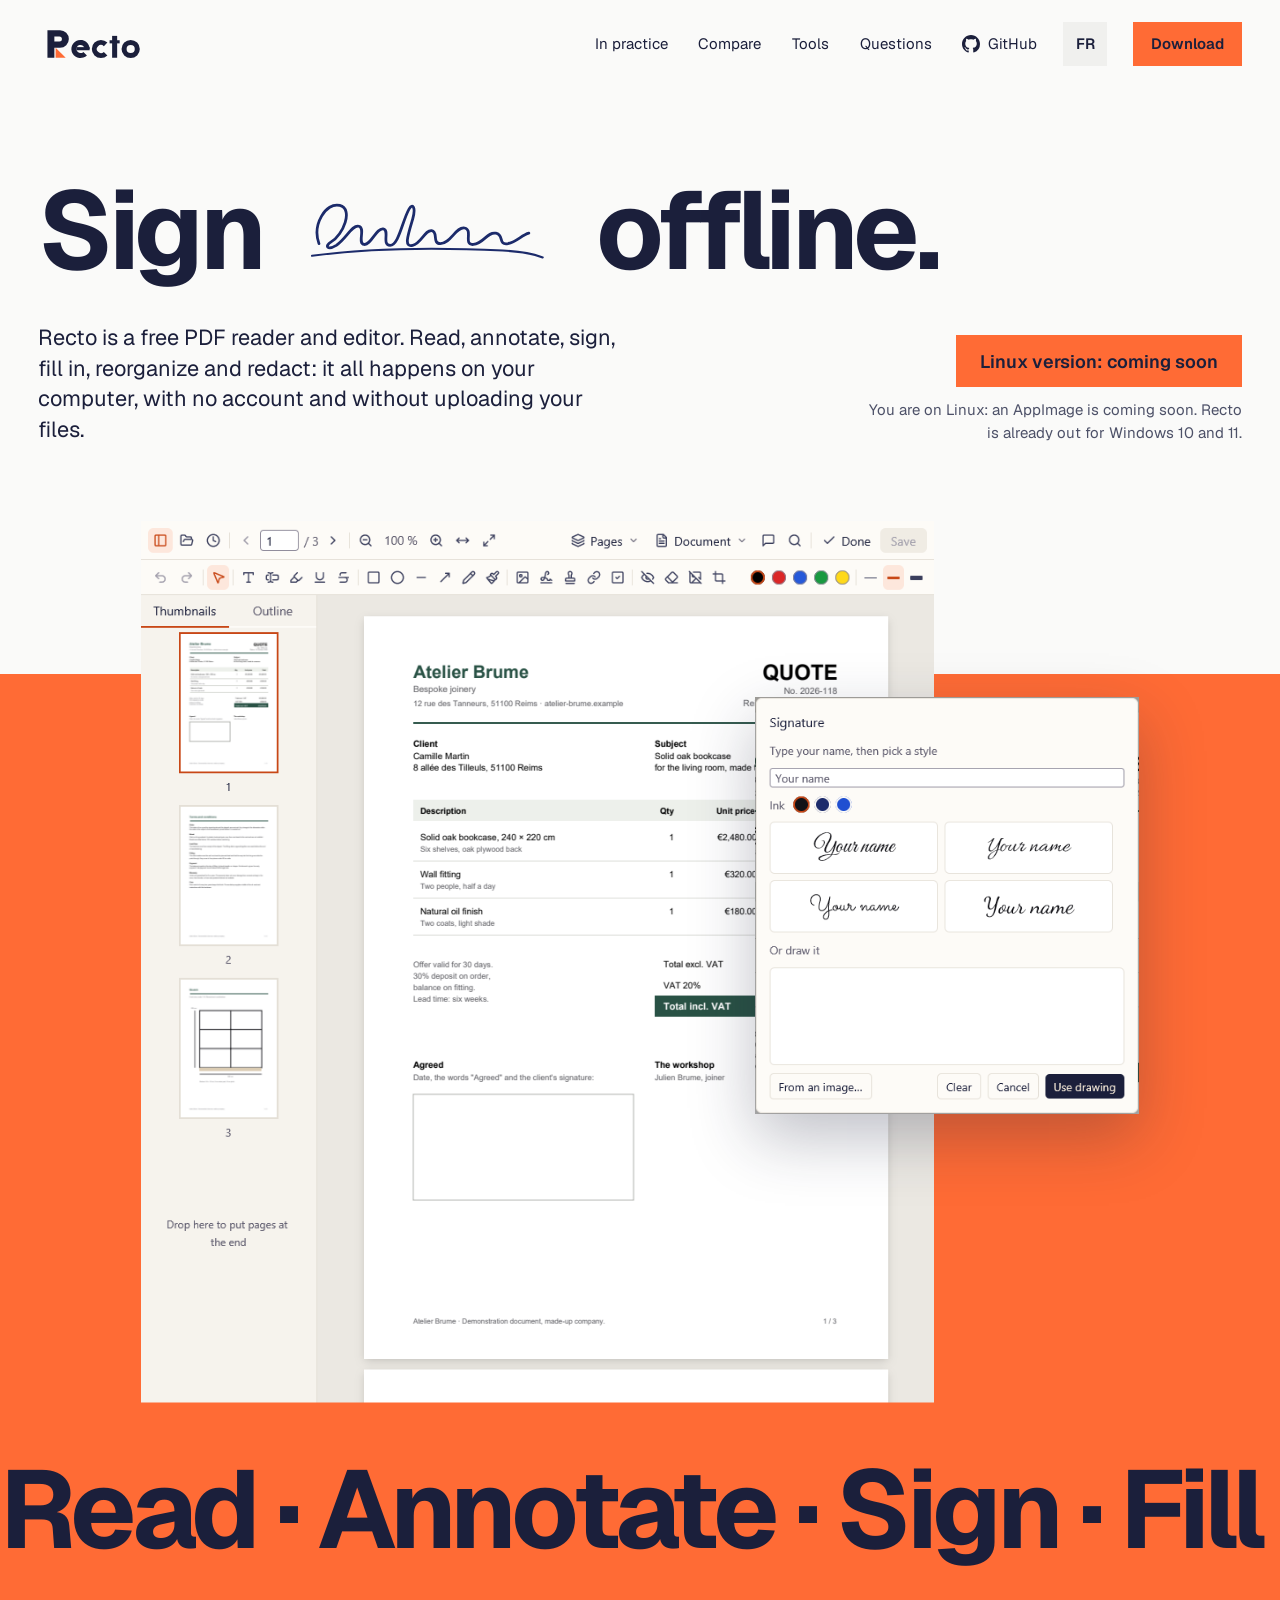
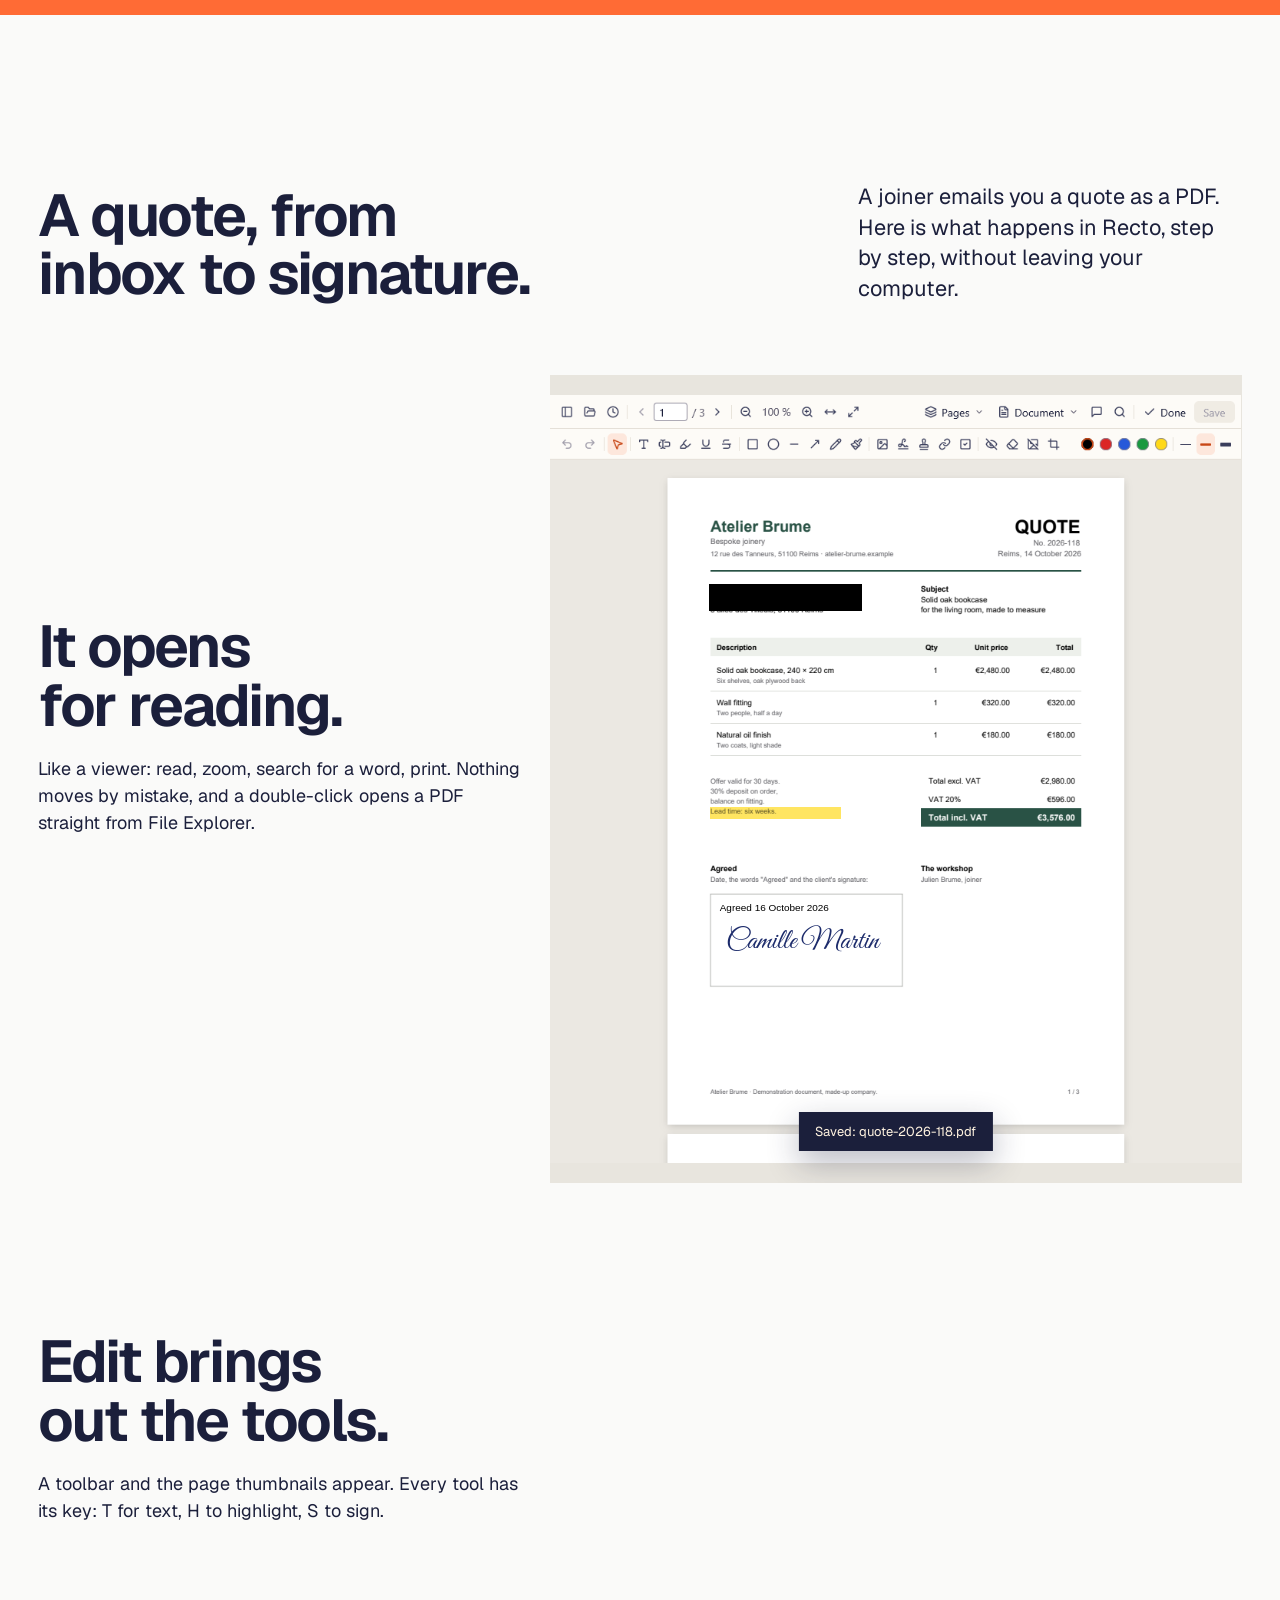
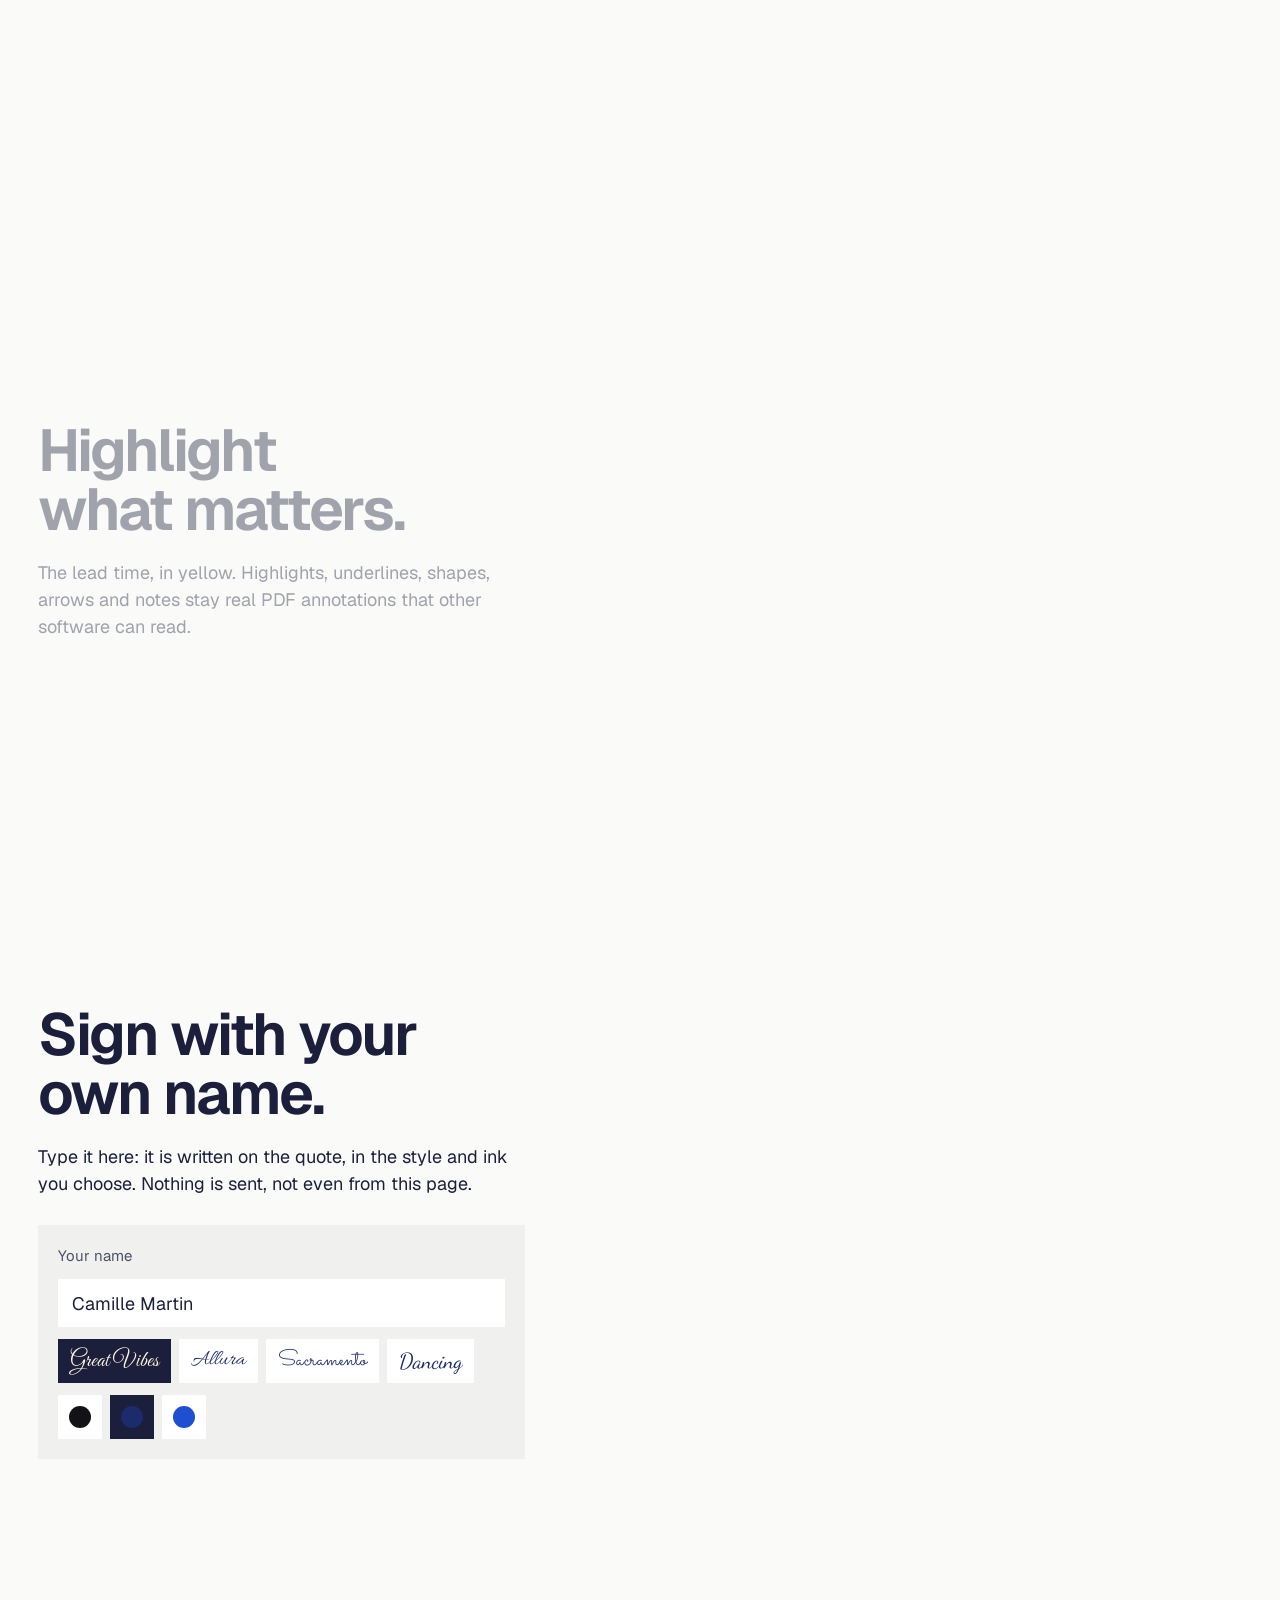
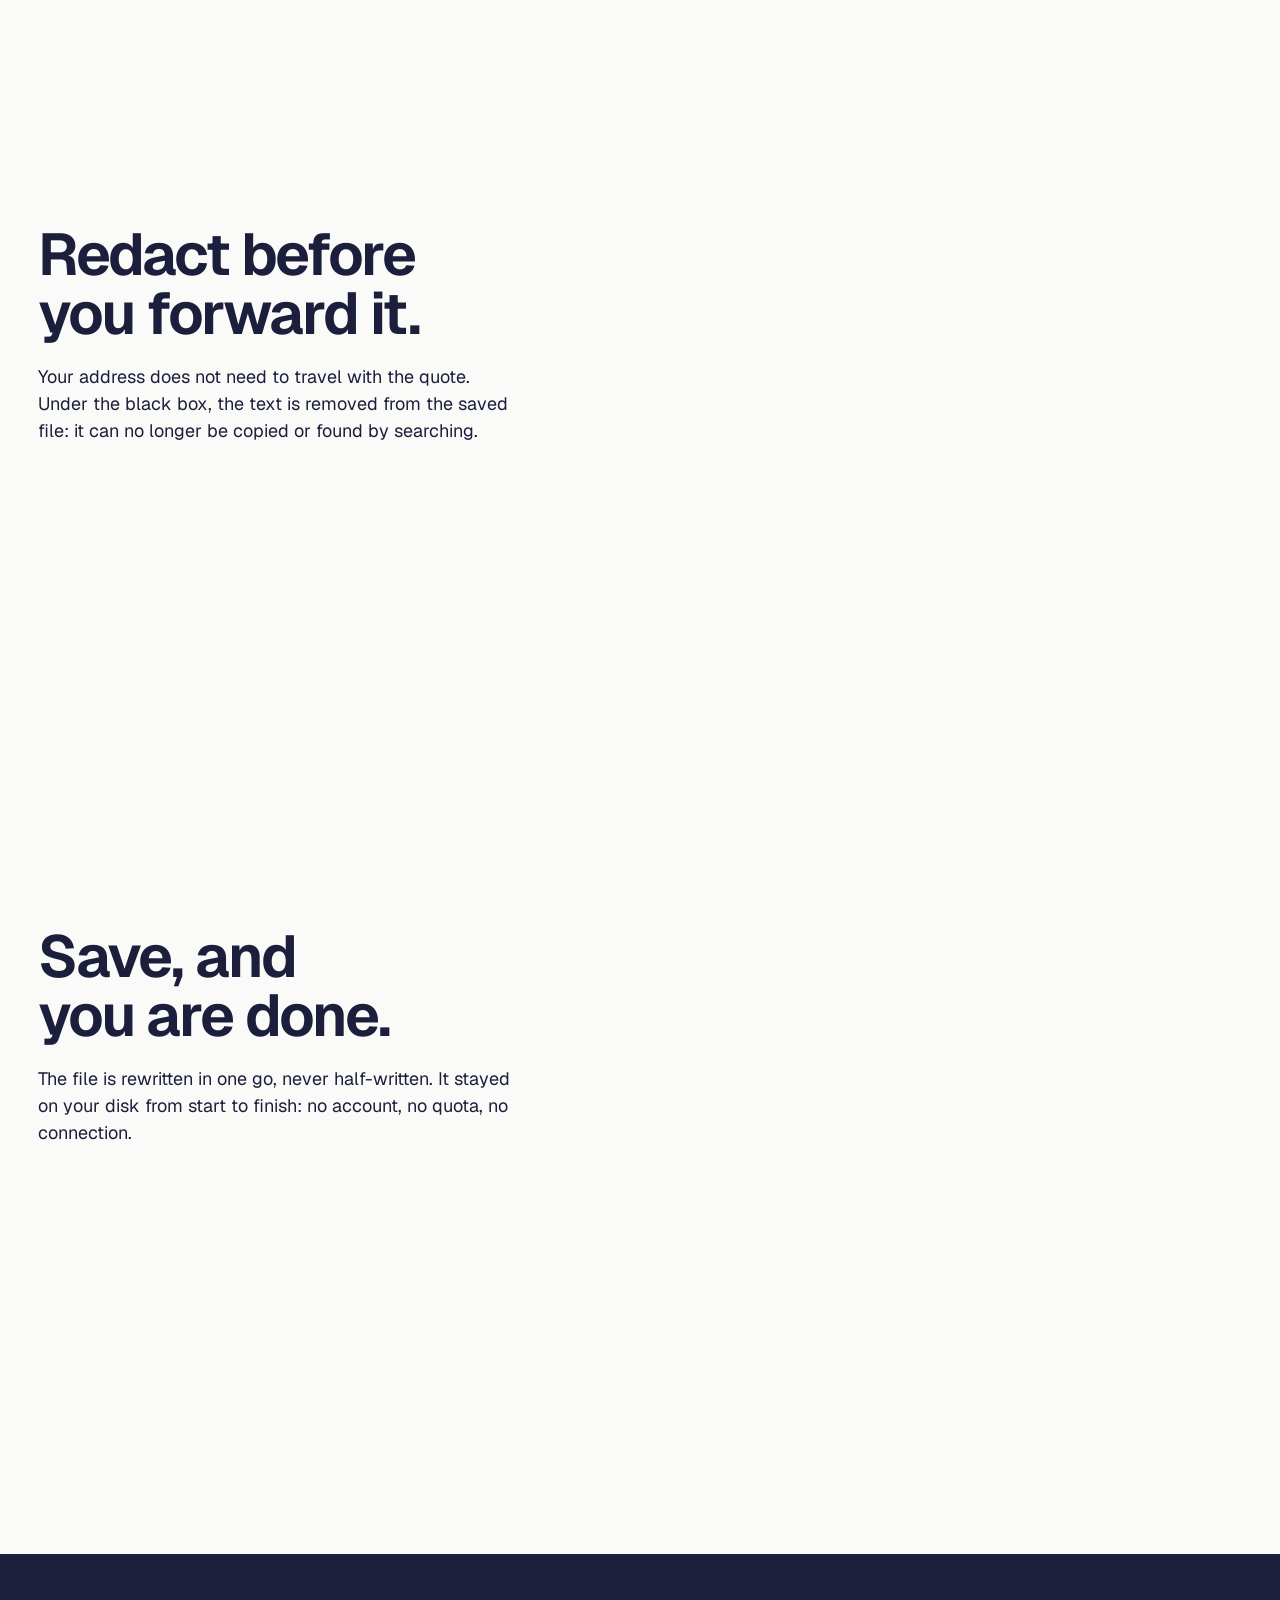
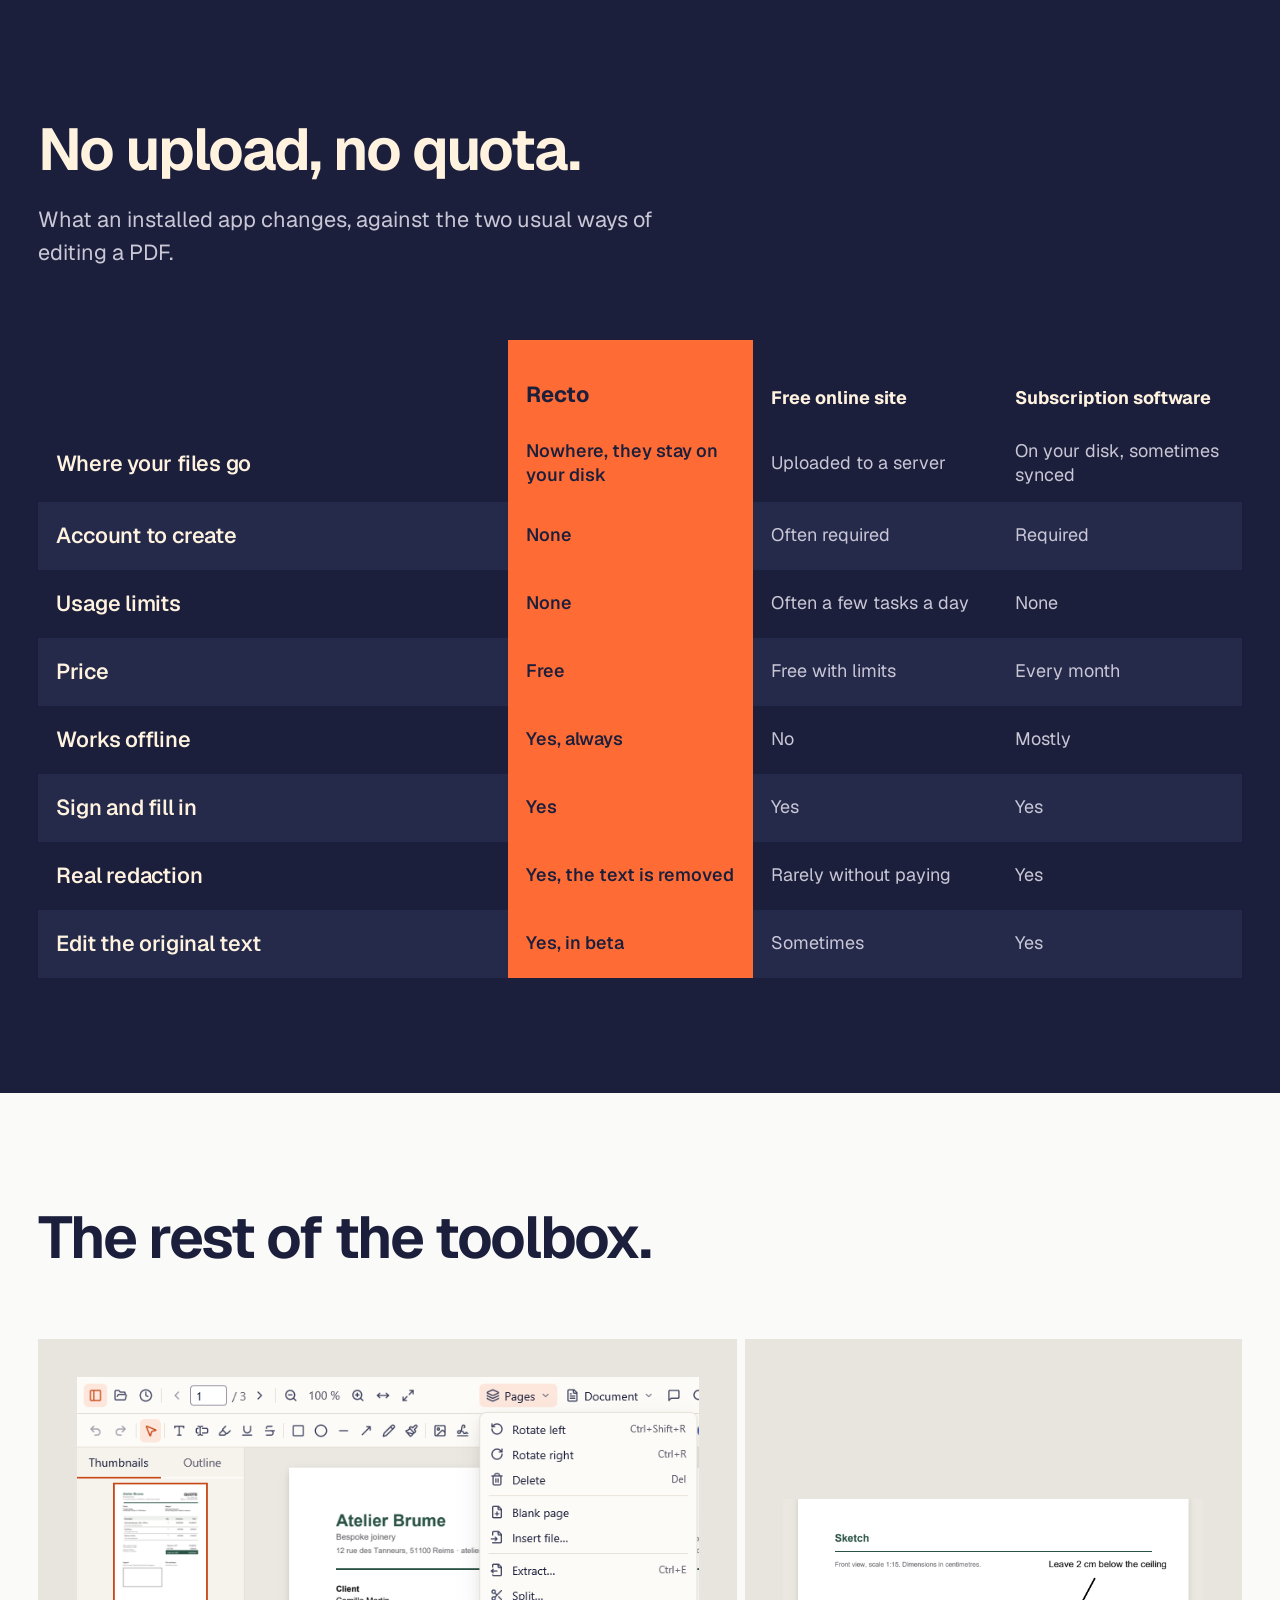
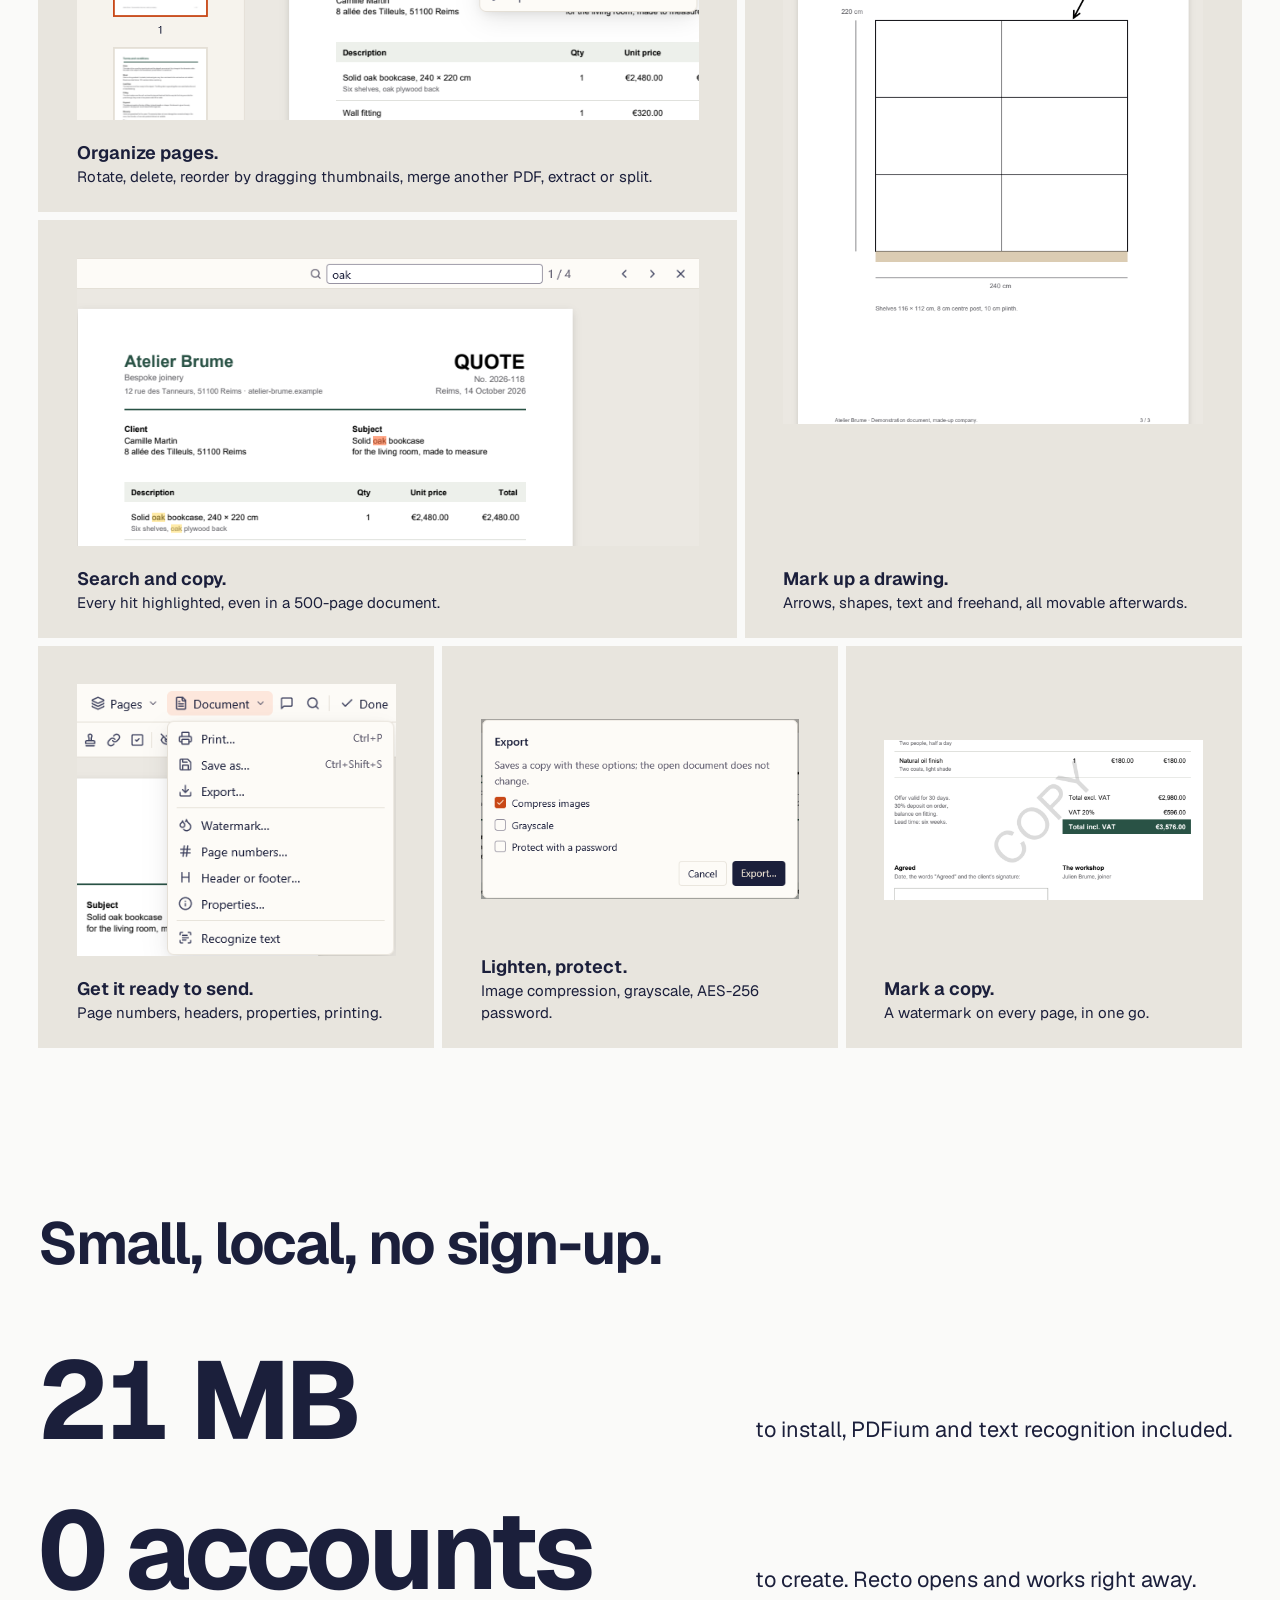
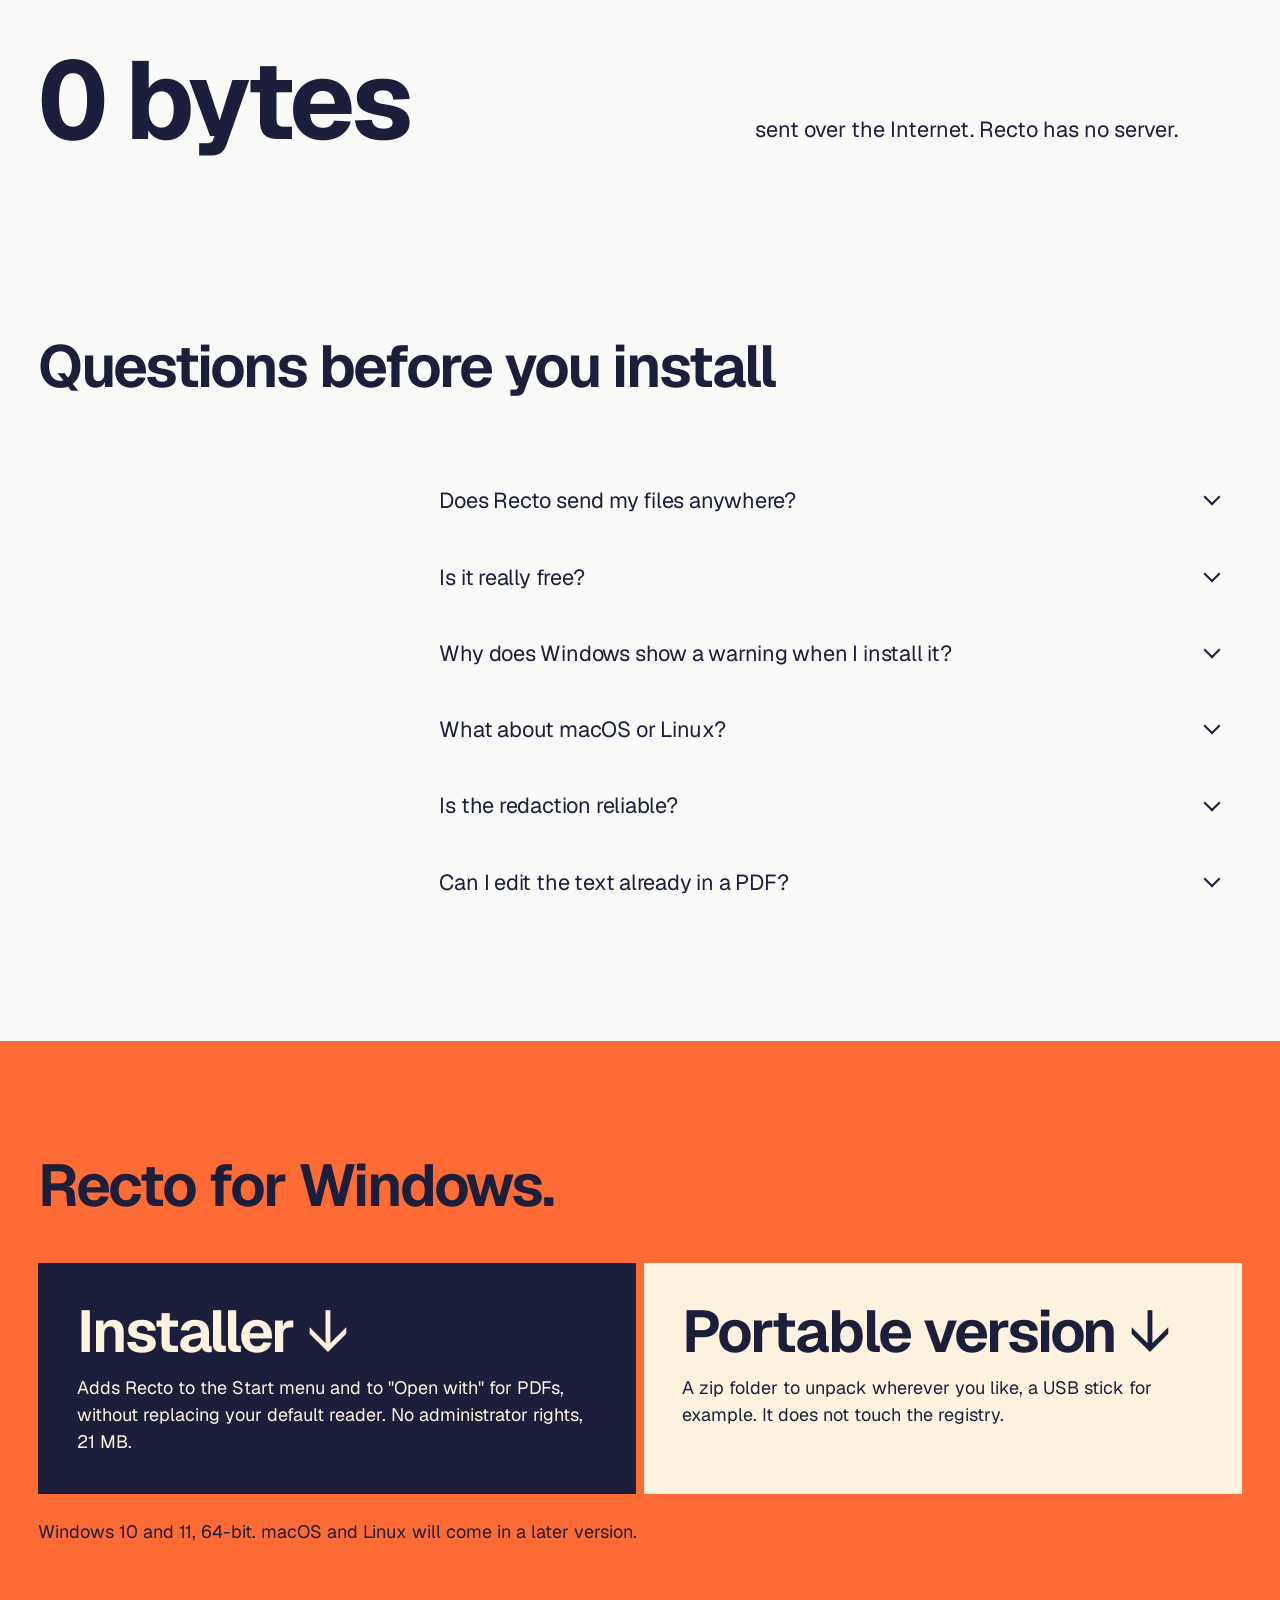
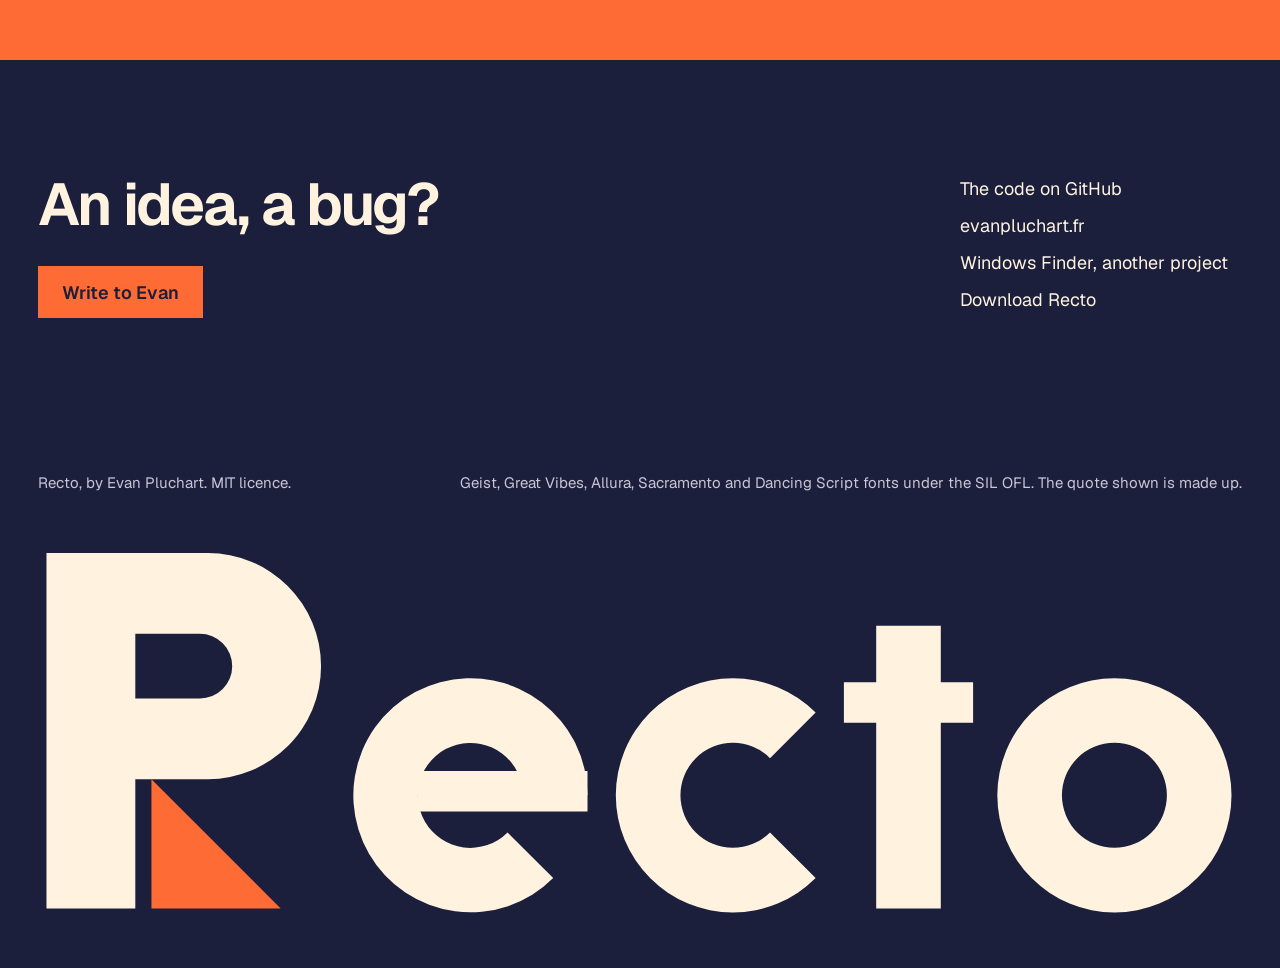
==== site/en/index.html @ a022200b "feat(site): English page, sticky header, GitHub link, drawn signature [skip ci] The landing page in " ====
<!doctype html>
<html lang="en">
<head>
<meta charset="utf-8">
<meta name="viewport" content="width=device-width, initial-scale=1, viewport-fit=cover">
<title>Recto — read, sign and edit your PDFs, offline</title>
<meta name="description" content="Recto is a free PDF reader and editor for Windows. Annotate, sign, fill in, reorganize and redact on your computer, with no account and without uploading your files.">
<meta name="author" content="Evan Pluchart">
<meta name="color-scheme" content="light">
<meta name="theme-color" content="#FAFAF9">
<link rel="canonical" href="https://evanpluchart.github.io/recto/en/">
<link rel="alternate" hreflang="fr" href="https://evanpluchart.github.io/recto/">
<link rel="alternate" hreflang="en" href="https://evanpluchart.github.io/recto/en/">
<link rel="alternate" hreflang="x-default" href="https://evanpluchart.github.io/recto/en/">
<meta property="og:type" content="website">
<meta property="og:locale" content="en_US">
<meta property="og:title" content="Recto — sign your PDFs offline">
<meta property="og:description" content="A free PDF reader and editor. Everything happens on your computer, with no account and no upload.">
<meta property="og:url" content="https://evanpluchart.github.io/recto/en/">
<meta property="og:image" content="https://evanpluchart.github.io/recto/assets/en/og.png">
<meta property="og:image:width" content="1200">
<meta property="og:image:height" content="630">
<meta name="twitter:card" content="summary_large_image">
<link rel="icon" href="../favicon.png" type="image/png">
<link rel="icon" href="../icon.svg" type="image/svg+xml">
<link rel="preload" href="../assets/fonts/geist.woff2" as="font" type="font/woff2" crossorigin>
<link rel="stylesheet" href="../assets/style.css">
<script>document.documentElement.classList.add("js")</script>
</head>
<body>
<a class="skip" href="#content">Skip to content</a>

<header class="nav-bar">
<div class="nav frame">
  <a class="nav-logo" href="./" aria-label="Recto, home">
    <img src="../logo.svg" alt="Recto" width="140" height="53">
  </a>
  <nav aria-label="Sections">
    <a href="#in-practice">In practice</a>
    <a href="#compare">Compare</a>
    <a href="#tools">Tools</a>
    <a href="#questions">Questions</a>
    <a class="nav-github" href="https://github.com/EvanPluchart/recto"><svg viewBox="0 0 16 16" width="18" height="18" aria-hidden="true" focusable="false"><path fill="currentColor" d="M8 0C3.58 0 0 3.58 0 8c0 3.54 2.29 6.53 5.47 7.59.4.07.55-.17.55-.38 0-.19-.01-.82-.01-1.49-2.01.37-2.53-.49-2.69-.94-.09-.23-.48-.94-.82-1.13-.28-.15-.68-.52-.01-.53.63-.01 1.08.58 1.23.82.72 1.21 1.87.87 2.33.66.07-.52.28-.87.51-1.07-1.78-.2-3.64-.89-3.64-3.95 0-.87.31-1.59.82-2.15-.08-.2-.36-1.02.08-2.12 0 0 .67-.21 2.2.82.64-.18 1.32-.27 2-.27.68 0 1.36.09 2 .27 1.53-1.04 2.2-.82 2.2-.82.44 1.1.16 1.92.08 2.12.51.56.82 1.27.82 2.15 0 3.07-1.87 3.75-3.65 3.95.29.25.54.73.54 1.48 0 1.07-.01 1.93-.01 2.2 0 .21.15.46.55.38A8.013 8.013 0 0016 8c0-4.42-3.58-8-8-8z"/></svg>GitHub</a>
  </nav>
  <a class="nav-lang" href="../" hreflang="fr" lang="fr" aria-label="Version française">FR</a>
  <a class="button button-small" href="#download">Download</a>
</div>
</header>

<main id="content">

  <section class="hero" aria-labelledby="title">
    <div class="frame">
      <h1 id="title" class="hero-line">
        <span class="hero-word rise">Sign</span>
        <span class="hero-slot"><svg class="hero-sig" viewBox="0 0 330 92" role="img" aria-label="your quote"><g fill="none" stroke="#1C2B6B" stroke-linecap="round" stroke-linejoin="round"><path pathLength="1" stroke-width="3.2" d="M38 62 C30 40 46 14 62 18 C78 22 66 52 52 60 C44 65 48 70 58 64 C70 56 76 40 84 42 C92 44 82 62 90 63 C98 64 104 44 112 45 C120 46 110 64 120 64 C130 64 134 36 142 22 C146 15 150 20 146 34 C140 54 136 66 146 64 C156 62 160 46 168 47 C176 48 168 62 178 62 C190 62 196 42 206 44 C216 46 204 64 216 63 C228 62 232 48 242 50 C252 52 244 64 256 62 C266 60 272 52 280 50"/><path pathLength="1" stroke-width="2.4" d="M30 76 C90 68 170 66 250 70 C270 71 286 74 296 78"/></g></svg></span>
        <span class="hero-word rise">offline.</span>
      </h1>
      <div class="hero-foot">
        <p class="hero-lead rise">Recto is a free PDF reader and editor. Read, annotate, sign, fill in, reorganize and redact: it all happens on your computer, with no account and without uploading your files.</p>
        <div class="hero-action rise">
          <a class="button" href="https://github.com/EvanPluchart/recto/releases/latest" data-mac="macOS version: coming soon" data-linux="Linux version: coming soon" data-href="#questions">Download for Windows</a>
          <p class="note" data-mac="You are on a Mac: the macOS version is coming soon. Recto is already out for Windows 10 and 11." data-linux="You are on Linux: an AppImage is coming soon. Recto is already out for Windows 10 and 11.">Windows 10 and 11 · 21&nbsp;MB · MIT licence</p>
        </div>
      </div>
    </div>
    <div class="hero-stage">
      <figure class="hero-window shutter" data-ui>
        <img src="../assets/en/app-edit.png" alt="Recto in edit mode: the toolbar, thumbnails of a three-page quote and its first page." width="900" height="1000">
      </figure>
      <figure class="hero-dialog" data-ui>
        <img src="../assets/en/tile-signature.png" alt="Recto's Signature window: a field for the name, three inks, four styles and an area to draw in." width="472" height="512">
      </figure>
      <div class="marquee" aria-hidden="true">
        <div class="marquee-track">
          <span>Read · Annotate · Sign · Fill in · Merge · Split · Rotate · Redact · Watermark · Compress · Protect · Recognize text ·&nbsp;</span>
          <span>Read · Annotate · Sign · Fill in · Merge · Split · Rotate · Redact · Watermark · Compress · Protect · Recognize text ·&nbsp;</span>
        </div>
      </div>
    </div>
  </section>

  <section id="in-practice" class="story" aria-labelledby="story-title">
    <div class="frame story-head">
      <h2 id="story-title" class="head rise">A quote, from inbox to signature.</h2>
      <p class="story-intro rise">A joiner emails you a quote as a PDF. Here is what happens in Recto, step by step, without leaving your computer.</p>
    </div>
    <div class="frame story-body">
      <div class="story-sticky">
        <div class="story-doc" data-ui>
          <img class="doc-read" src="../assets/en/app-read.png" alt="The quote open in Recto." width="900" height="1000" loading="lazy">
          <img class="doc-edit" src="../assets/en/app-editbase.png" alt="" width="900" height="1000" loading="lazy">
          <span class="ov ov-hl" aria-hidden="true"></span>
          <svg class="ov ov-ink" viewBox="0 0 900 1000" aria-hidden="true" focusable="false">
            <defs><clipPath id="write"><rect class="write" x="0" y="0" width="900" height="1000"/></clipPath></defs>
            <g clip-path="url(#write)">
              <text class="ov-mention" x="221" y="672">Agreed 16 October 2026</text>
              <text class="ov-sig" x="229" y="720">Camille Martin</text>
            </g>
          </svg>
          <span class="ov ov-redact" aria-hidden="true"></span>
          <span class="ov ov-toast" aria-hidden="true">Saved: quote-2026-118.pdf</span>
        </div>
      </div>
      <ol class="story-steps">
        <li class="step" data-step="0">
          <h3 class="step-title">It opens for reading.</h3>
          <p>Like a viewer: read, zoom, search for a word, print. Nothing moves by mistake, and a double-click opens a PDF straight from File Explorer.</p>
        </li>
        <li class="step" data-step="1">
          <h3 class="step-title">Edit brings out the tools.</h3>
          <p>A toolbar and the page thumbnails appear. Every tool has its key: T for text, H to highlight, S to sign.</p>
        </li>
        <li class="step" data-step="2">
          <h3 class="step-title">Highlight what matters.</h3>
          <p>The lead time, in yellow. Highlights, underlines, shapes, arrows and notes stay real PDF annotations that other software can read.</p>
        </li>
        <li class="step" data-step="3">
          <h3 class="step-title">Sign with your own name.</h3>
          <p>Type it here: it is written on the quote, in the style and ink you choose. Nothing is sent, not even from this page.</p>
          <div class="sign-panel" data-ui>
            <label for="sign-name">Your name</label>
            <input id="sign-name" type="text" value="Camille Martin" placeholder="Your name" maxlength="32" autocomplete="off" spellcheck="false">
            <div class="sign-row" role="radiogroup" aria-label="Style">
              <button type="button" role="radio" aria-checked="true" data-font="Great Vibes" style="font-family: 'Great Vibes', cursive">Great Vibes</button>
              <button type="button" role="radio" aria-checked="false" data-font="Allura" style="font-family: 'Allura', cursive">Allura</button>
              <button type="button" role="radio" aria-checked="false" data-font="Sacramento" style="font-family: 'Sacramento', cursive">Sacramento</button>
              <button type="button" role="radio" aria-checked="false" data-font="Dancing Script" style="font-family: 'Dancing Script', cursive">Dancing</button>
            </div>
            <div class="sign-row sign-inks" role="radiogroup" aria-label="Ink">
              <button type="button" role="radio" aria-checked="false" data-ink="#121217" style="--swatch: #121217"><span class="visually-hidden">Black</span></button>
              <button type="button" role="radio" aria-checked="true" data-ink="#1C2B6B" style="--swatch: #1C2B6B"><span class="visually-hidden">Navy</span></button>
              <button type="button" role="radio" aria-checked="false" data-ink="#1F4FD1" style="--swatch: #1F4FD1"><span class="visually-hidden">Blue</span></button>
            </div>
          </div>
        </li>
        <li class="step" data-step="4">
          <h3 class="step-title">Redact before you forward it.</h3>
          <p>Your address does not need to travel with the quote. Under the black box, the text is removed from the saved file: it can no longer be copied or found by searching.</p>
        </li>
        <li class="step" data-step="5">
          <h3 class="step-title">Save, and you are done.</h3>
          <p>The file is rewritten in one go, never half-written. It stayed on your disk from start to finish: no account, no quota, no connection.</p>
        </li>
      </ol>
    </div>
  </section>

  <section id="compare" class="compare" aria-labelledby="compare-title">
    <div class="frame">
      <h2 id="compare-title" class="head rise">No upload, no quota.</h2>
      <p class="compare-intro rise">What an installed app changes, against the two usual ways of editing a PDF.</p>
      <div class="compare-table rise" role="table" aria-label="Recto compared with other ways of editing a PDF">
        <div class="compare-row compare-top" role="row">
          <span role="columnheader"><span class="visually-hidden">Question</span></span>
          <span role="columnheader" class="is-recto">Recto</span>
          <span role="columnheader">Free online site</span>
          <span role="columnheader">Subscription software</span>
        </div>
        <div class="compare-row" role="row">
          <span role="rowheader">Where your files go</span>
          <span role="cell" class="is-recto" data-col="Recto">Nowhere, they stay on your disk</span>
          <span role="cell" data-col="Online site">Uploaded to a server</span>
          <span role="cell" data-col="Subscription">On your disk, sometimes synced</span>
        </div>
        <div class="compare-row" role="row">
          <span role="rowheader">Account to create</span>
          <span role="cell" class="is-recto" data-col="Recto">None</span>
          <span role="cell" data-col="Online site">Often required</span>
          <span role="cell" data-col="Subscription">Required</span>
        </div>
        <div class="compare-row" role="row">
          <span role="rowheader">Usage limits</span>
          <span role="cell" class="is-recto" data-col="Recto">None</span>
          <span role="cell" data-col="Online site">Often a few tasks a day</span>
          <span role="cell" data-col="Subscription">None</span>
        </div>
        <div class="compare-row" role="row">
          <span role="rowheader">Price</span>
          <span role="cell" class="is-recto" data-col="Recto">Free</span>
          <span role="cell" data-col="Online site">Free with limits</span>
          <span role="cell" data-col="Subscription">Every month</span>
        </div>
        <div class="compare-row" role="row">
          <span role="rowheader">Works offline</span>
          <span role="cell" class="is-recto" data-col="Recto">Yes, always</span>
          <span role="cell" data-col="Online site">No</span>
          <span role="cell" data-col="Subscription">Mostly</span>
        </div>
        <div class="compare-row" role="row">
          <span role="rowheader">Sign and fill in</span>
          <span role="cell" class="is-recto" data-col="Recto">Yes</span>
          <span role="cell" data-col="Online site">Yes</span>
          <span role="cell" data-col="Subscription">Yes</span>
        </div>
        <div class="compare-row" role="row">
          <span role="rowheader">Real redaction</span>
          <span role="cell" class="is-recto" data-col="Recto">Yes, the text is removed</span>
          <span role="cell" data-col="Online site">Rarely without paying</span>
          <span role="cell" data-col="Subscription">Yes</span>
        </div>
        <div class="compare-row" role="row">
          <span role="rowheader">Edit the original text</span>
          <span role="cell" class="is-recto" data-col="Recto">Yes, in beta</span>
          <span role="cell" data-col="Online site">Sometimes</span>
          <span role="cell" data-col="Subscription">Yes</span>
        </div>
      </div>
    </div>
  </section>

  <section id="tools" class="board frame" aria-labelledby="board-title">
    <h2 id="board-title" class="head rise">The rest of the toolbox.</h2>
    <div class="board-grid">
      <figure class="tile tile-pages rise" data-ui>
        <div class="tile-shot"><img src="../assets/en/tile-pages.png" alt="The Pages menu next to the thumbnails: rotate, delete, blank page, insert file, extract, split." width="742" height="409" loading="lazy"></div>
        <figcaption><strong>Organize pages.</strong> Rotate, delete, reorder by dragging thumbnails, merge another PDF, extract or split.</figcaption>
      </figure>
      <figure class="tile tile-find rise" data-ui>
        <div class="tile-shot"><img src="../assets/en/tile-find.png" alt="A search for the word oak: four results highlighted on the page." width="748" height="346" loading="lazy"></div>
        <figcaption><strong>Search and copy.</strong> Every hit highlighted, even in a 500-page document.</figcaption>
      </figure>
      <figure class="tile tile-document rise" data-ui>
        <div class="tile-shot"><img src="../assets/en/tile-document.png" alt="The Document menu: print, save as, export, watermark, page numbers, header or footer, properties, recognize text." width="365" height="311" loading="lazy"></div>
        <figcaption><strong>Get it ready to send.</strong> Page numbers, headers, properties, printing.</figcaption>
      </figure>
      <figure class="tile tile-export rise" data-ui>
        <div class="tile-shot"><img src="../assets/en/tile-export.png" alt="The Export window: compress images, grayscale, protect with a password." width="444" height="250" loading="lazy"></div>
        <figcaption><strong>Lighten, protect.</strong> Image compression, grayscale, AES-256 password.</figcaption>
      </figure>
      <figure class="tile tile-watermark rise" data-ui>
        <div class="tile-shot"><img src="../assets/en/tile-watermark.png" alt="The quote with a diagonal COPY watermark." width="520" height="260" loading="lazy"></div>
        <figcaption><strong>Mark a copy.</strong> A watermark on every page, in one go.</figcaption>
      </figure>
      <figure class="tile tile-sketch rise" data-ui>
        <div class="tile-shot"><img src="../assets/en/app-sketch.png" alt="The sketch page, annotated with an arrow and the note Leave 2 cm below the ceiling." width="640" height="800" loading="lazy"></div>
        <figcaption><strong>Mark up a drawing.</strong> Arrows, shapes, text and freehand, all movable afterwards.</figcaption>
      </figure>
    </div>
  </section>

  <section class="figures frame" aria-labelledby="figures-title">
    <h2 id="figures-title" class="head rise">Small, local, no sign-up.</h2>
    <dl class="figures-list">
      <div class="figure rise"><dt><span class="count" data-to="21">21</span>&nbsp;MB</dt><dd>to install, PDFium and text recognition included.</dd></div>
      <div class="figure rise"><dt><span class="count" data-to="0">0</span>&nbsp;accounts</dt><dd>to create. Recto opens and works right away.</dd></div>
      <div class="figure rise"><dt><span class="count" data-to="0">0</span>&nbsp;bytes</dt><dd>sent over the Internet. Recto has no server.</dd></div>
    </dl>
  </section>

  <section id="questions" class="faq frame" aria-labelledby="faq-title">
    <h2 id="faq-title" class="head rise">Questions before you install</h2>
    <div class="faq-list rise">
      <details>
        <summary>Does Recto send my files anywhere?</summary>
        <p>No. Recto has no account and no server: it reads your files from your disk and saves them in the same place, with an atomic write that never leaves a PDF half-written. It works offline.</p>
      </details>
      <details>
        <summary>Is it really free?</summary>
        <p>Yes, under the MIT licence, with no ads, no paid tier and no limit on pages or tasks.</p>
      </details>
      <details>
        <summary>Why does Windows show a warning when I install it?</summary>
        <p>The installer is not yet signed with a code-signing certificate, so SmartScreen flags it as uncommon. Click "More info", then "Run anyway". It installs for your account only, without administrator rights, and uninstalls cleanly.</p>
      </details>
      <details>
        <summary>What about macOS or Linux?</summary>
        <p>Recto is written for all three systems, and the packages (a macOS app and an AppImage) are ready to be built, but they have not been tested yet. They will come in a later version.</p>
      </details>
      <details>
        <summary>Is the redaction reliable?</summary>
        <p>Text, images and drawings under a black box are removed from the file, not just hidden. Two limits: a path that sticks out of the box stays under it, and the document's accessibility structure is removed. Always check the exported file.</p>
      </details>
      <details>
        <summary>Can I edit the text already in a PDF?</summary>
        <p>Yes, in beta. Recto rewrites the line with the original font when it has the letters needed, otherwise with a close font from your system. Text does not reflow: a longer line can overlap what follows. Text recognition (OCR) only reads unaccented letters for now.</p>
      </details>
    </div>
  </section>

  <section id="download" class="cta" aria-labelledby="cta-title">
    <div class="frame">
      <h2 id="cta-title" class="head cta-title rise">Recto for Windows.</h2>
      <div class="cta-choices rise">
        <a class="cta-choice cta-choice-main" href="https://github.com/EvanPluchart/recto/releases/latest">
          <span class="cta-choice-name">Installer</span>
          <span class="cta-choice-text">Adds Recto to the Start menu and to "Open with" for PDFs, without replacing your default reader. No administrator rights, 21&nbsp;MB.</span>
        </a>
        <a class="cta-choice" href="https://github.com/EvanPluchart/recto/releases/latest">
          <span class="cta-choice-name">Portable version</span>
          <span class="cta-choice-text">A zip folder to unpack wherever you like, a USB stick for example. It does not touch the registry.</span>
        </a>
      </div>
      <p class="cta-note rise">Windows 10 and 11, 64-bit. macOS and Linux will come in a later version.</p>
    </div>
  </section>

</main>

<footer class="footer">
  <div class="footer-top frame">
    <div class="footer-invite">
      <h2 class="head">An idea, a bug?</h2>
      <a class="button" href="https://evanpluchart.fr">Write to Evan</a>
    </div>
    <ul class="footer-links">
      <li><a href="https://github.com/EvanPluchart/recto">The code on GitHub</a></li>
      <li><a href="https://evanpluchart.fr">evanpluchart.fr</a></li>
      <li><a href="https://evanpluchart.github.io/windows-finder/">Windows Finder, another project</a></li>
      <li><a href="#download">Download Recto</a></li>
    </ul>
  </div>
  <div class="footer-legal frame">
    <p>Recto, by Evan Pluchart. MIT licence.</p>
    <p>Geist, Great Vibes, Allura, Sacramento and Dancing Script fonts under the SIL OFL. The quote shown is made up.</p>
  </div>
  <svg class="footer-mark frame" viewBox="56 36 596 184" aria-hidden="true" focusable="false"><g fill="#FFF3E0"><path fill-rule="evenodd" d="M60 40H104V216H60Z M104 40H140A56 56 0 0 1 140 152H104Z M104 80H136A16 16 0 0 1 136 112H104Z"/></g><g fill="#FF6B35"><path d="M112 152L176 216H112Z"/></g><g fill="#FFF3E0" transform="translate(124 0)"><path d="M204 160A58 58 0 1 0 187 201L164.4 178.4A26 26 0 1 1 172 160Z"/><path d="M120 148H204V168H120Z"/><path d="M317 119A58 58 0 1 0 317 201L294.4 178.4A26 26 0 1 1 294.4 141.6Z"/><path d="M331 104H395V124H331Z"/><path d="M347 76H379V216H347Z"/><path fill-rule="evenodd" d="M407 160A58 58 0 1 0 523 160A58 58 0 1 0 407 160Z M439 160A26 26 0 1 0 491 160A26 26 0 1 0 439 160Z"/></g></svg>
</footer>

<script src="../assets/main.js" defer></script>
</body>
</html>
---- site/assets/style.css ----
/* Recto landing page. Tokens and rules: site/DESIGN.md. Light only. */

@font-face { font-family: "Geist"; font-style: normal; font-weight: 400 700; font-display: swap; src: url(fonts/geist.woff2) format("woff2"); }
@font-face { font-family: "Great Vibes"; font-display: swap; src: url(fonts/great-vibes.woff2) format("woff2"); }
@font-face { font-family: "Allura"; font-display: swap; src: url(fonts/allura.woff2) format("woff2"); }
@font-face { font-family: "Sacramento"; font-display: swap; src: url(fonts/sacramento.woff2) format("woff2"); }
@font-face { font-family: "Dancing Script"; font-weight: 400 700; font-display: swap; src: url(fonts/dancing-script.woff2) format("woff2"); }

:root {
  color-scheme: light;
  --bg: #FAFAF9;
  --surface: #F0F0EE;
  --canvas: #E8E5DE; /* the app's own canvas: the screenshots carry it */
  --ink: #1B1F3B;
  --ink-2: #252A4A;  /* one tone step on Ink */
  --muted: #4D5168;
  --paper: #FFF3E0;
  --paper-muted: #C9C6D6;
  --fold: #FF6B35;
  --sig: #1C2B6B;

  --t-display: clamp(48px, 8.6vw, 144px);
  --t-head: clamp(34px, 4.6vw, 72px);
  --t-lead: clamp(20px, 1.7vw, 26px);
  --t-body: 18px;
  --t-small: 15px;

  --margin: clamp(16px, 3vw, 40px);
  --gap: clamp(16px, 2vw, 28px);
  --section: clamp(112px, 13vw, 200px);
  --ease-out: cubic-bezier(0.22, 1, 0.36, 1);
}

*, *::before, *::after { box-sizing: border-box; }
html { -webkit-text-size-adjust: 100%; scroll-behavior: smooth; }
body {
  margin: 0;
  background: var(--bg);
  color: var(--ink);
  font: 400 var(--t-body)/1.5 "Geist", "Segoe UI", system-ui, sans-serif;
  -webkit-font-smoothing: antialiased;
  text-rendering: optimizeLegibility;
  overflow-x: hidden;
}
img { display: block; max-width: 100%; height: auto; }
a { color: inherit; text-decoration-thickness: 0.07em; text-underline-offset: 0.2em; }
h1, h2, h3, p, dl, dd, dt, ol, ul, figure { margin: 0; }
ul, ol { padding: 0; list-style: none; }
button, input, select { font: inherit; color: inherit; }
::selection { background: var(--fold); color: var(--ink); }
:focus-visible { outline: 3px solid var(--ink); outline-offset: 3px; }
[id] { scroll-margin-top: 88px; }

.frame { width: 100%; max-width: 1520px; margin-inline: auto; padding-inline: var(--margin); }
.visually-hidden { position: absolute; width: 1px; height: 1px; overflow: hidden; clip: rect(0 0 0 0); white-space: nowrap; }
.skip { position: absolute; left: var(--margin); top: -60px; background: var(--ink); color: var(--paper); padding: 10px 14px; z-index: 10; }
.skip:focus { top: 12px; }
.note { font-size: var(--t-small); color: var(--muted); }
.head { font-size: var(--t-head); font-weight: 650; letter-spacing: -0.035em; line-height: 1; text-wrap: balance; }

.button {
  display: inline-flex; align-items: center; justify-content: center;
  min-height: 52px; padding: 0 24px;
  background: var(--fold); color: var(--ink);
  font-weight: 600; text-decoration: none; border: 0; border-radius: 0; cursor: pointer;
  transition: transform 120ms var(--ease-out), background-color 160ms ease, color 160ms ease;
  touch-action: manipulation;
}
.button:active { transform: scale(0.97); }
.button-small { min-height: 44px; padding: 0 18px; font-size: var(--t-small); }
@media (hover: hover) and (pointer: fine) {
  .button:hover { background: var(--ink); color: var(--paper); }
  .nav nav a:hover, .footer-links a:hover { text-decoration-color: currentColor; }
}

/* Navigation: sticky; it slides away while reading down and comes back on the way up. */
.nav-bar { position: sticky; top: 0; z-index: 20; background: var(--bg); transition: transform 320ms var(--ease-out); }
.nav-bar.is-hidden { transform: translateY(-100%); }
.nav-bar.is-scrolled .nav { padding-block: 12px; }
.nav-bar.is-scrolled .nav-logo img { height: 32px; }
.nav-logo img { transition: height 240ms var(--ease-out); }
.nav { transition: padding 240ms var(--ease-out); }
.nav { display: flex; align-items: center; gap: var(--gap); padding-block: 22px; }
.nav-logo img { height: 40px; width: auto; }
.nav nav { display: flex; gap: clamp(16px, 2.4vw, 36px); margin-left: auto; font-size: var(--t-small); }
.nav nav a { text-decoration: underline; text-decoration-color: transparent; transition: text-decoration-color 160ms ease; }
.nav-github { display: inline-flex; align-items: center; gap: 8px; }
.nav-lang { font-size: var(--t-small); font-weight: 600; min-width: 44px; min-height: 44px; display: inline-grid; place-items: center; text-decoration: none; background: var(--surface); }
@media (hover: hover) and (pointer: fine) { .nav-lang:hover { background: var(--canvas); } }

/* Hero: the sentence with the signature in its word space, then the app on a field of Fold */
.hero { padding-top: clamp(48px, 7vw, 112px); }
.hero-line {
  display: flex; flex-wrap: wrap; align-items: baseline; column-gap: 0.22em;
  font-size: var(--t-display); font-weight: 700; letter-spacing: -0.045em; line-height: 0.95;
}
.hero-word { display: inline-block; }
.hero-slot {
  display: inline-block; width: 2.6em; height: 0.74em; align-self: baseline;
  overflow: hidden; position: relative; top: 0.02em;
}
.hero-sig { display: block; width: 100%; height: 100%; }
.hero-foot {
  display: grid; grid-template-columns: repeat(12, minmax(0, 1fr)); column-gap: var(--gap);
  margin-top: 40px; align-items: end;
}
.hero-lead { grid-column: 1 / span 6; font-size: var(--t-lead); line-height: 1.4; max-width: 34em; }
.hero-action { grid-column: 9 / span 4; justify-self: end; text-align: right; }
.hero-action .note { margin-top: 12px; }

.hero-stage {
  position: relative; margin-top: clamp(48px, 6vw, 88px);
  display: grid; grid-template-columns: repeat(12, minmax(0, 1fr)); column-gap: var(--gap);
  padding-inline: var(--margin);
  overflow: hidden;
}
/* The field of Fold starts under the top of the window. */
.hero-stage::before { content: ""; position: absolute; inset: clamp(80px, 12vw, 200px) 0 0 0; background: var(--fold); }
.hero-window { grid-column: 2 / span 8; grid-row: 1; z-index: 1; overflow: hidden; }
.hero-window img { width: 100%; }
.hero-dialog { grid-column: 8 / span 4; grid-row: 1; align-self: start; z-index: 2; margin-top: 46%; box-shadow: 0 24px 60px rgba(27, 31, 59, 0.28); } /* taste-skill-ignore: a real dialog, floating */
.marquee { position: relative; z-index: 1; grid-column: 1 / -1; grid-row: 2; margin-inline: calc(var(--margin) * -1); overflow: hidden; padding-block: clamp(28px, 4vw, 56px); }
.marquee-track { display: flex; width: max-content; font-size: var(--t-display); font-weight: 700; letter-spacing: -0.045em; line-height: 1; white-space: nowrap; }

/* The story: the quote stays while the steps pass */
.story { padding-top: var(--section); }
.story-head { display: grid; grid-template-columns: repeat(12, minmax(0, 1fr)); column-gap: var(--gap); align-items: end; }
.story-head .head { grid-column: 1 / span 7; }
.story-intro { grid-column: 9 / span 4; font-size: var(--t-lead); line-height: 1.4; }
.story-body { display: grid; grid-template-columns: repeat(12, minmax(0, 1fr)); column-gap: var(--gap); margin-top: 72px; }
.story-steps { grid-column: 1 / span 5; grid-row: 1; }
.story-sticky { grid-column: 6 / span 7; grid-row: 1; position: sticky; top: 76px; height: calc(100svh - 92px); display: flex; align-items: center; justify-content: center; background: var(--canvas); }
.story-doc { position: relative; height: 100%; aspect-ratio: 9 / 10; max-width: 100%; container-type: inline-size; overflow: hidden; }
.story-doc img { position: absolute; inset: 0; width: 100%; height: 100%; object-fit: contain; }
.step { min-height: 78svh; display: flex; flex-direction: column; justify-content: center; gap: 20px; }
.step-title { font-size: var(--t-head); font-weight: 650; letter-spacing: -0.035em; line-height: 1; text-wrap: balance; }
.step p { max-width: 30em; }
.js .step { opacity: 0.4; transition: opacity 400ms ease; }
.js .step.is-current { opacity: 1; }

/* Overlays, in the screenshot's own coordinates (900 × 1000 px) */
.ov { position: absolute; display: block; }
.ov-hl { left: 23.2%; top: 53.5%; width: 18.9%; height: 1.5%; background: rgba(255, 213, 0, 0.62); mix-blend-mode: multiply; transform-origin: left center; }
.ov-ink { inset: 0; width: 100%; height: 100%; }
.ov-mention { font: 400 13px Arial, "Helvetica Neue", Helvetica, sans-serif; fill: #000; }
.ov-sig { font: 400 38px "Great Vibes", cursive; fill: var(--sig); }
.ov-redact { left: 23%; top: 25.9%; width: 22.2%; height: 3.3%; background: #000; transform-origin: left center; }
.ov-toast { left: 50%; bottom: 4%; translate: -50% 0; padding: 1.4cqw 2.4cqw; background: var(--ink); color: var(--paper); font-size: max(13px, 1.8cqw); white-space: nowrap; box-shadow: 0 12px 32px rgba(27, 31, 59, 0.3); } /* taste-skill-ignore: a real toast, floating */
.js .story-doc .doc-edit { opacity: 0; transition: opacity 400ms ease; }
.js .story-doc .ov-hl, .js .story-doc .ov-redact { transform: scaleX(0); transition: transform 700ms var(--ease-out); }
.js .story-doc .write { width: 0; transition: width 1300ms cubic-bezier(0.65, 0, 0.35, 1); }
.js .story-doc .ov-toast { opacity: 0; transform: translateY(16px); transition: opacity 300ms ease, transform 500ms var(--ease-out); }
.js .story-doc.at-1 .doc-edit { opacity: 1; }
.js .story-doc.at-2 .ov-hl { transform: none; }
.js .story-doc.at-3 .write { width: 900px; }
.js .story-doc.at-4 .ov-redact { transform: none; }
.js .story-doc.at-5 .ov-toast { opacity: 1; transform: none; }

/* The signature panel inside step 4 */
.sign-panel { display: grid; gap: 12px; margin-top: 8px; padding: 20px; background: var(--surface); max-width: 30em; }
.sign-panel label { font-size: var(--t-small); color: var(--muted); }
.sign-panel input { min-height: 48px; padding: 0 14px; border: 0; border-radius: 0; background: #fff; font-size: var(--t-body); }
.sign-panel input:focus-visible { outline: 3px solid var(--ink); outline-offset: 0; }
.sign-row { display: flex; flex-wrap: wrap; gap: 8px; }
.sign-row button {
  min-height: 44px; padding: 0 12px; border: 0; border-radius: 0; background: #fff; cursor: pointer;
  font-size: var(--t-lead); color: var(--sig);
  transition: background-color 160ms ease, transform 120ms var(--ease-out);
}
.sign-row button:active { transform: scale(0.96); }
.sign-row button[aria-checked="true"] { background: var(--ink); color: var(--paper); }
.sign-inks button { width: 44px; padding: 0; background: #fff; display: grid; place-items: center; }
.sign-inks button::after { content: ""; width: 22px; height: 22px; border-radius: 50%; background: var(--swatch); }
.sign-inks button[aria-checked="true"] { background: var(--ink); }

/* Comparison, on a field of Ink */
.compare { margin-top: var(--section); background: var(--ink); color: var(--paper); padding-block: var(--section) clamp(72px, 9vw, 128px); }
.compare .head { max-width: 12em; }
.compare-intro { margin-top: 24px; font-size: var(--t-lead); color: var(--paper-muted); max-width: 30em; }
.compare-table { margin-top: 72px; }
.compare-row { display: grid; grid-template-columns: 5fr 2.6fr 2.6fr 2.6fr; align-items: center; min-height: 68px; }
.compare-row > * { padding: 14px 18px; min-width: 0; }
.compare-row:nth-child(odd):not(.compare-top) { background: var(--ink-2); }
.compare-row [role="rowheader"] { font-size: var(--t-lead); font-weight: 550; letter-spacing: -0.01em; line-height: 1.2; }
.compare-row [role="cell"] { font-size: var(--t-body); line-height: 1.35; color: var(--paper-muted); }
.compare-top { min-height: 0; align-items: end; }
.compare-top > * { font-size: var(--t-body); font-weight: 700; color: var(--paper); }
.compare-row .is-recto { background: var(--fold); color: var(--ink); align-self: stretch; display: flex; align-items: center; font-weight: 550; }
.compare-top .is-recto { padding-top: 38px; font-size: var(--t-lead); font-weight: 700; }

/* The board of close-ups */
.board { padding-top: clamp(72px, 9vw, 128px); }
.board-grid {
  display: grid; grid-template-columns: repeat(12, minmax(0, 1fr)); gap: 8px; margin-top: 72px;
  grid-template-areas:
    "pages pages pages pages pages pages pages sketch sketch sketch sketch sketch"
    "find  find  find  find  find  find  find  sketch sketch sketch sketch sketch"
    "doc   doc   doc   doc   export export export export mark mark mark mark";
}
.tile { background: var(--canvas); display: flex; flex-direction: column; min-width: 0; }
.tile-pages { grid-area: pages; } .tile-find { grid-area: find; } .tile-sketch { grid-area: sketch; }
.tile-document { grid-area: doc; } .tile-export { grid-area: export; } .tile-watermark { grid-area: mark; }
.tile-shot { flex: 1; display: grid; place-items: center; padding: clamp(20px, 3vw, 40px) clamp(20px, 3vw, 40px) 0; overflow: hidden; }
.tile-shot img { width: 100%; max-width: 760px; transition: transform 600ms var(--ease-out); }
.tile-sketch .tile-shot img { max-width: 520px; }
.tile figcaption { padding: 20px clamp(20px, 3vw, 40px) 24px; font-size: var(--t-small); line-height: 1.45; }
.tile figcaption strong { display: block; font-size: var(--t-body); font-weight: 650; }
@media (hover: hover) and (pointer: fine) { .tile:hover .tile-shot img { transform: scale(1.03); } }

/* Figures */
.figures { padding-top: var(--section); }
.figures-list { margin-top: 56px; }
.figure { display: grid; grid-template-columns: repeat(12, minmax(0, 1fr)); column-gap: var(--gap); align-items: end; padding-block: 16px; }
.figure + .figure { margin-top: 8px; }
.figure dt { grid-column: 1 / span 7; font-size: var(--t-display); font-weight: 700; letter-spacing: -0.04em; line-height: 1; font-variant-numeric: tabular-nums; white-space: nowrap; }
.figure dd { grid-column: 8 / span 5; font-size: var(--t-lead); line-height: 1.35; padding-bottom: 0.5em; }

/* FAQ: wide heading, indented questions */
.faq { padding-top: var(--section); }
.faq-list { display: grid; grid-template-columns: repeat(12, minmax(0, 1fr)); margin-top: 72px; }
.faq-list details { grid-column: 5 / -1; margin-bottom: 12px; padding: 18px 24px; margin-inline: -24px 0; }
.faq-list details[open] { background: var(--surface); }
.faq-list summary {
  list-style: none; cursor: pointer; display: flex; justify-content: space-between; gap: 24px; align-items: center;
  font-size: var(--t-lead); line-height: 1.3; letter-spacing: -0.01em;
}
.faq-list summary::-webkit-details-marker { display: none; }
.faq-list summary::after {
  content: ""; flex: none; width: 12px; height: 12px; border-right: 2px solid currentColor; border-bottom: 2px solid currentColor;
  transform: translateY(-3px) rotate(45deg); transition: transform 200ms var(--ease-out);
}
.faq-list details[open] summary::after { transform: translateY(3px) rotate(-135deg); }
.faq-list details p { margin-top: 14px; max-width: 48ch; }

/* CTA: two ways to get Recto, on a field of Fold */
.cta { margin-top: clamp(72px, 9vw, 128px); background: var(--fold); padding-block: clamp(72px, 9vw, 128px); }
.cta-choices { display: grid; grid-template-columns: repeat(12, minmax(0, 1fr)); gap: 8px; margin-top: 48px; }
.cta-choice {
  grid-column: span 6; display: flex; flex-direction: column; gap: 14px; padding: clamp(24px, 3vw, 40px);
  background: var(--paper); color: var(--ink); text-decoration: none;
  transition: background-color 160ms ease, color 160ms ease, transform 120ms var(--ease-out);
}
.cta-choice-main { background: var(--ink); color: var(--paper); }
.cta-choice-name { font-size: var(--t-head); font-weight: 650; letter-spacing: -0.035em; line-height: 1; }
.cta-choice-name::after { content: " ↓"; font-weight: 400; }
.cta-choice-text { font-size: var(--t-body); max-width: 30em; }
.cta-choice:active { transform: scale(0.99); }
@media (hover: hover) and (pointer: fine) {
  .cta-choice:hover { background: #fff; color: var(--ink); }
  .cta-choice-main:hover { background: var(--ink-2); color: var(--paper); }
}
.cta-note { margin-top: 24px; color: var(--ink); }

/* Footer: an invitation over the cropped logo, on Ink */
.footer { background: var(--ink); color: var(--paper); overflow: hidden; padding-top: clamp(64px, 9vw, 128px); }
.footer-top { display: grid; grid-template-columns: repeat(12, minmax(0, 1fr)); column-gap: var(--gap); }
.footer-invite { grid-column: 1 / span 7; display: flex; flex-direction: column; align-items: flex-start; gap: 32px; }
.footer-links { grid-column: 10 / span 3; display: flex; flex-direction: column; gap: 10px; font-size: var(--t-body); }
.footer-links a { text-decoration: underline; text-decoration-color: transparent; transition: text-decoration-color 160ms ease; }
.footer .button:hover { background: var(--paper); color: var(--ink); }
.footer :focus-visible { outline-color: var(--paper); }
.footer-legal { display: flex; justify-content: space-between; gap: 24px; margin-top: clamp(80px, 12vw, 180px); font-size: var(--t-small); color: var(--paper-muted); }
/* The whole logo across the frame, ending the page. */
.footer-mark { display: block; width: 100%; height: auto; margin-top: clamp(32px, 4vw, 56px); padding-bottom: clamp(32px, 4vw, 56px); }

/* Motion. Content stays visible without script and with reduced motion. */
@media (prefers-reduced-motion: no-preference) {
  .js .rise { opacity: 0; transform: translateY(24px); transition: opacity 700ms var(--ease-out), transform 700ms var(--ease-out); transition-delay: var(--delay, 0ms); }
  .js .rise.is-in { opacity: 1; transform: none; }
  .js .shutter { clip-path: inset(0 0 100% 0); transition: clip-path 1100ms cubic-bezier(0.65, 0, 0.35, 1) 200ms; }
  .js .shutter img { transform: scale(1.12); transition: transform 1500ms cubic-bezier(0.16, 1, 0.3, 1) 200ms; }
  .js .shutter.is-in { clip-path: inset(0); }
  .js .shutter.is-in img { transform: none; }
  /* The signature writes itself: the stroke, then the underline. */
  .js .hero-sig path { stroke-dasharray: 1; stroke-dashoffset: 1; transition: stroke-dashoffset 1600ms cubic-bezier(0.45, 0, 0.25, 1) 400ms; }
  .js .hero-sig path + path { transition-duration: 600ms; transition-delay: 1900ms; }
  .js .hero-slot.is-in .hero-sig path { stroke-dashoffset: 0; }
  .js .hero-dialog { opacity: 0; transform: translateY(48px); transition: opacity 700ms ease 900ms, transform 900ms var(--ease-out) 900ms; }
  .js .hero-dialog.is-in { opacity: 1; transform: none; }
  .marquee-track { animation: marquee 48s linear infinite; }
  .marquee:hover .marquee-track { animation-play-state: paused; }
  @keyframes marquee { to { transform: translateX(-50%); } }
  @supports (animation-timeline: view()) {
    .hero-window img { animation: drift linear both; animation-timeline: view(); animation-range: exit 0% exit 100%; }
    @keyframes drift { to { transform: translateY(-6%); } }
  }
}
@media (prefers-reduced-motion: reduce) {
  html { scroll-behavior: auto; }
  .story-doc *, .step { transition: none !important; }
}

/* Tablet */
@media (max-width: 900px) {
  .hero-lead { grid-column: 1 / -1; }
  .hero-action { grid-column: 1 / -1; justify-self: start; text-align: left; margin-top: 28px; }
  .hero-window { grid-column: 1 / span 10; }
  .hero-dialog { grid-column: 7 / -1; margin-top: 60%; }
  .story-head .head, .story-intro { grid-column: 1 / -1; }
  .story-intro { margin-top: 24px; }
  .story-body { display: block; }
  /* No pinning here: the quote plays the steps by itself, the steps follow as a list. */
  .story-sticky { position: relative; top: auto; height: auto; aspect-ratio: 9 / 10; max-height: 80svh; margin-inline: calc(var(--margin) * -1); }
  .story-doc { height: 100%; }
  .step { min-height: 0; padding-top: 56px; }
  .js .step { opacity: 1; }
  .compare-row { grid-template-columns: 3.4fr 2.2fr 2.2fr 2.2fr; }
  .board-grid { grid-template-areas: "pages pages pages pages pages pages pages pages pages pages pages pages" "find find find find find find find find find find find find" "sketch sketch sketch sketch sketch sketch doc doc doc doc doc doc" "sketch sketch sketch sketch sketch sketch export export export export export export" "mark mark mark mark mark mark mark mark mark mark mark mark"; }
  .faq-list details { grid-column: 1 / -1; margin-inline: calc(var(--margin) * -1); padding-inline: var(--margin); }
  .footer-invite { grid-column: 1 / -1; }
  .footer-links { grid-column: 1 / -1; flex-direction: row; flex-wrap: wrap; gap: 8px 20px; margin-top: 40px; font-size: var(--t-small); }
}

/* Phone */
@media (max-width: 600px) {
  .nav nav { display: none; }
  .nav .nav-lang { margin-left: auto; }
  .nav-logo img { height: 34px; }
  .hero { padding-top: 32px; }
  .hero-line { font-size: 15.5vw; line-height: 0.92; flex-direction: column; align-items: flex-start; }
  .hero-slot { width: 100%; height: auto; aspect-ratio: 3.4 / 1; margin: 0.12em 0 0.16em; top: 0; }
  .hero-action .button { width: 100%; }
  .hero-window { grid-column: 1 / -1; }
  .hero-dialog { grid-column: 4 / -1; margin-top: 70%; }
  .compare-table { margin-top: 40px; }
  .compare-row.compare-top { display: none; }
  .compare-row { display: block; min-height: 0; padding: 18px 0; }
  .compare-row > * { display: block; padding: 4px 16px; }
  .compare-row [role="rowheader"] { font-weight: 700; padding: 0 16px 8px; }
  .compare-row [role="cell"] { font-size: var(--t-small); display: grid; grid-template-columns: 7.5em 1fr; gap: 12px; }
  .compare-row [role="cell"]::before { content: attr(data-col); color: var(--paper-muted); }
  .compare-row .is-recto { display: grid; padding-block: 10px; margin: 4px 0; }
  .compare-row .is-recto::before { color: var(--ink); }
  .board-grid { grid-template-columns: 1fr; grid-template-areas: "pages" "find" "sketch" "doc" "export" "mark"; }
  .figure { display: block; }
  .figure dd { margin-top: 10px; }
  .cta-choice { grid-column: 1 / -1; }
  .footer-legal { flex-direction: column; gap: 8px; }
}
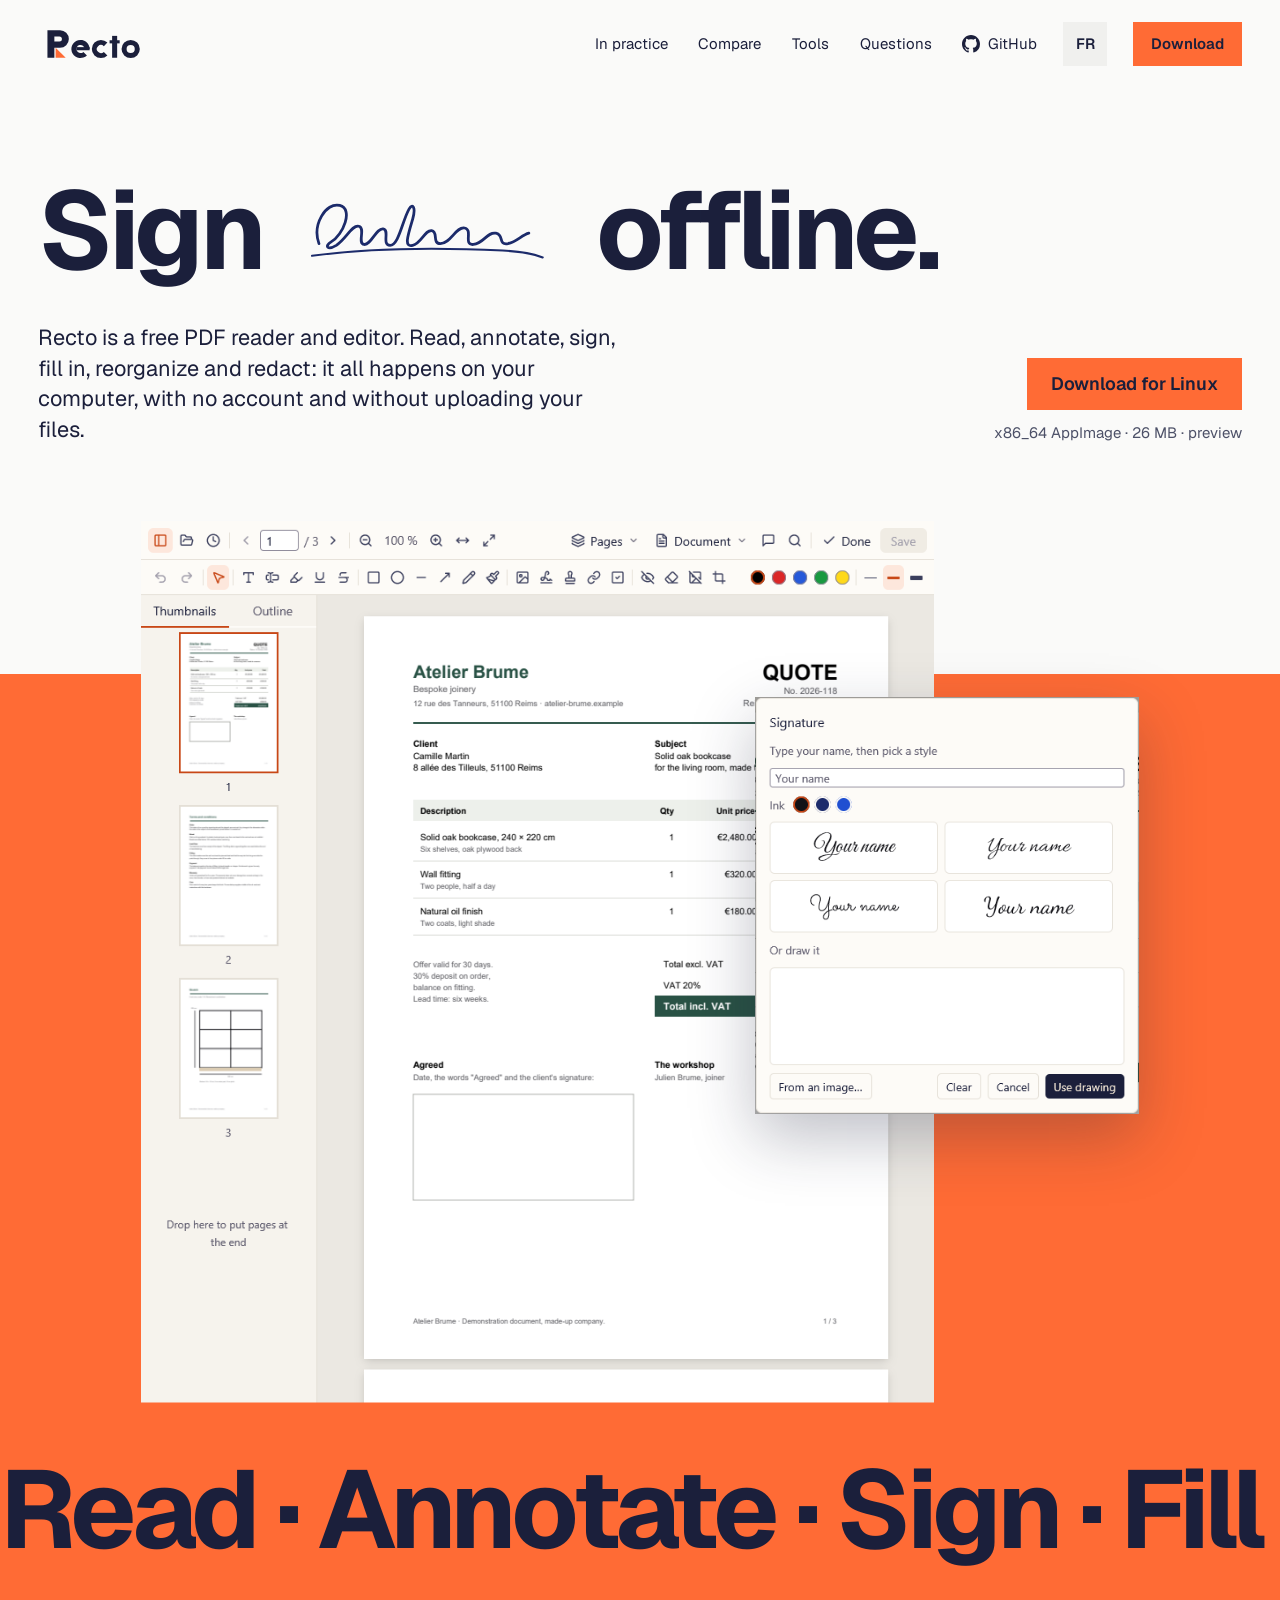
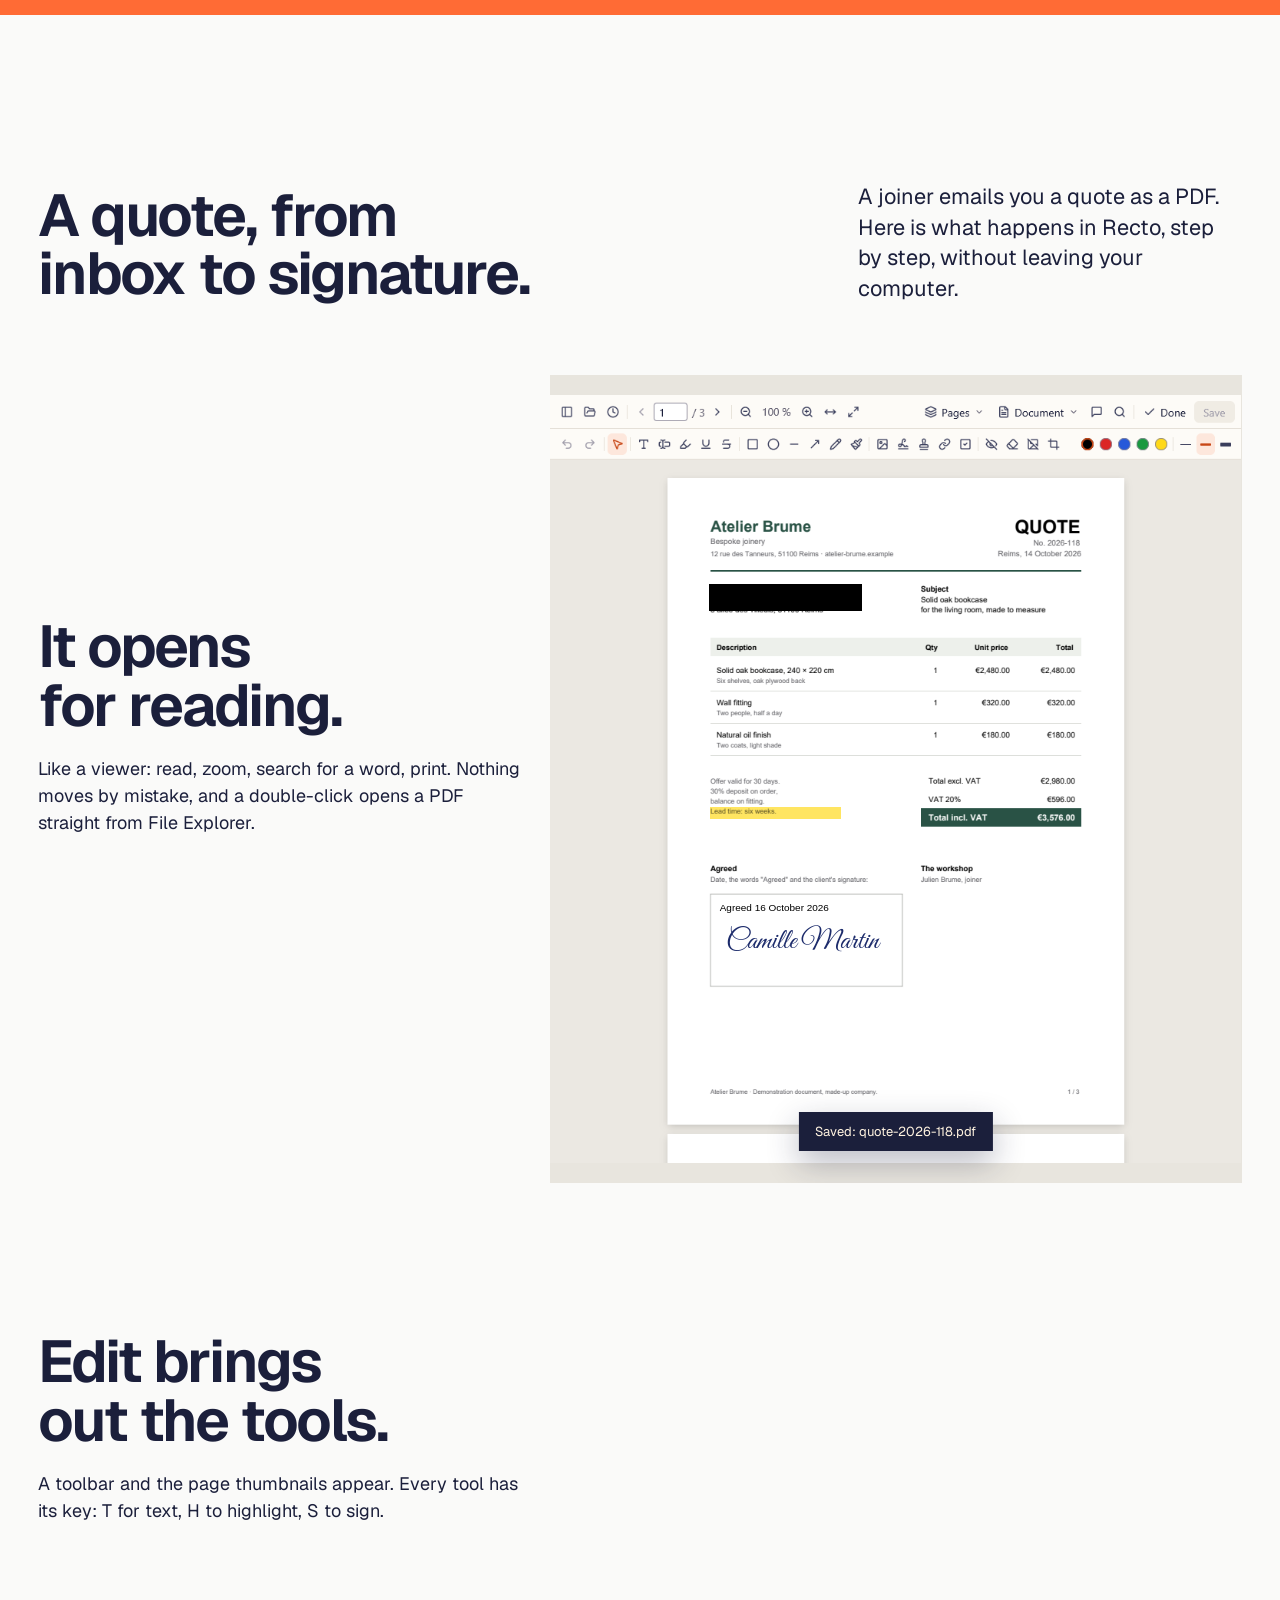
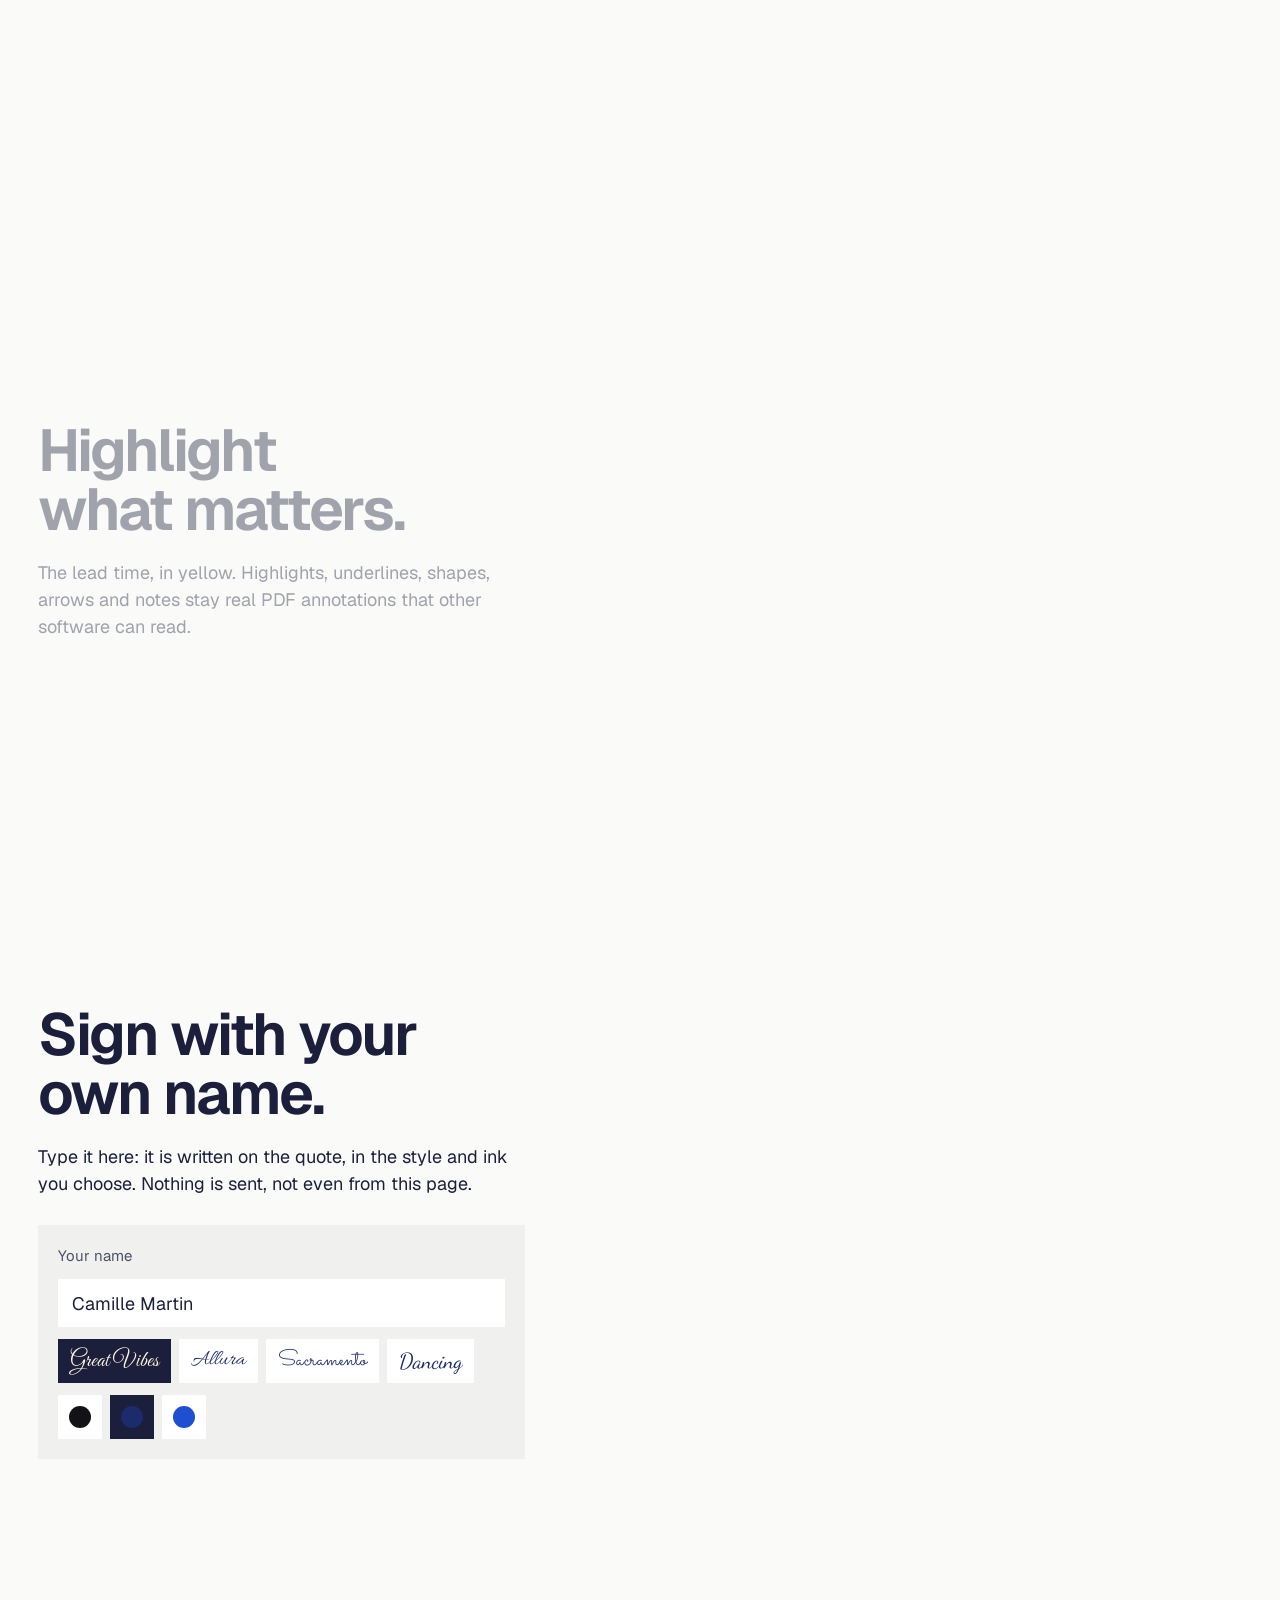
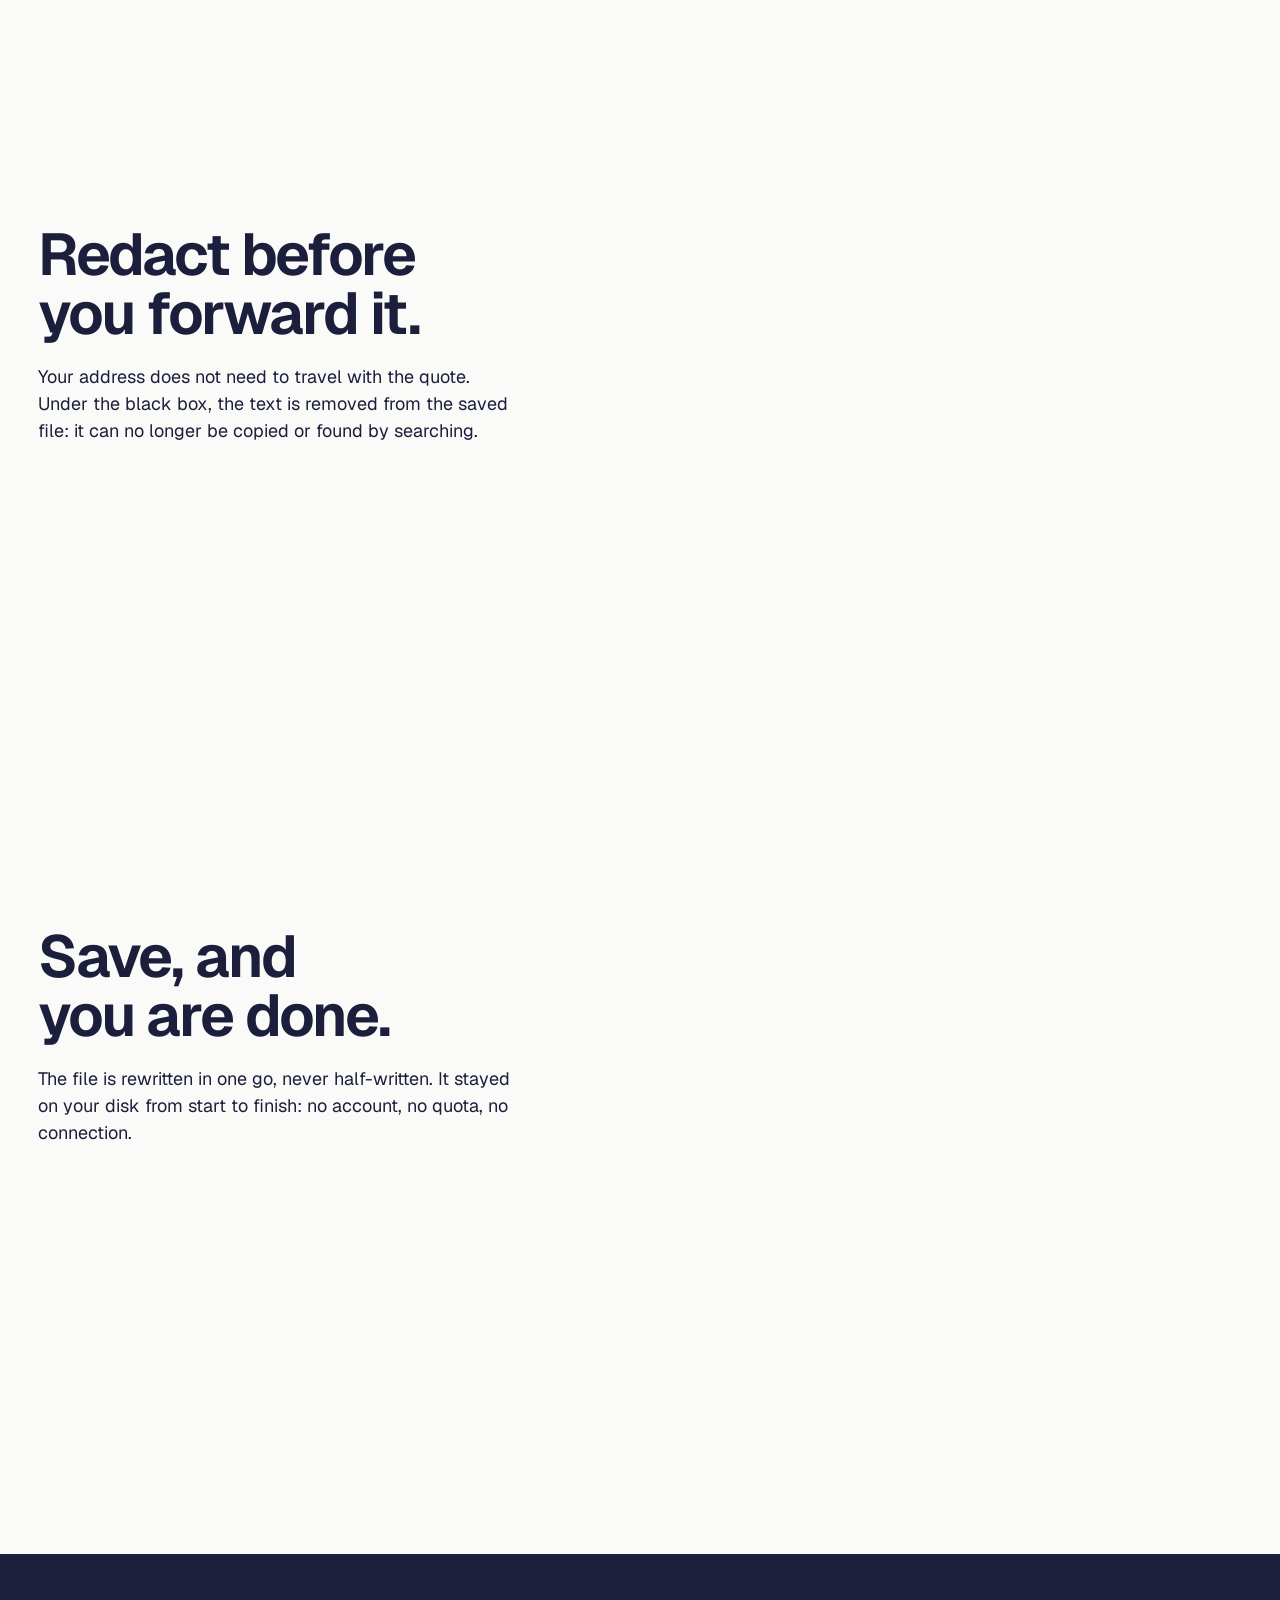
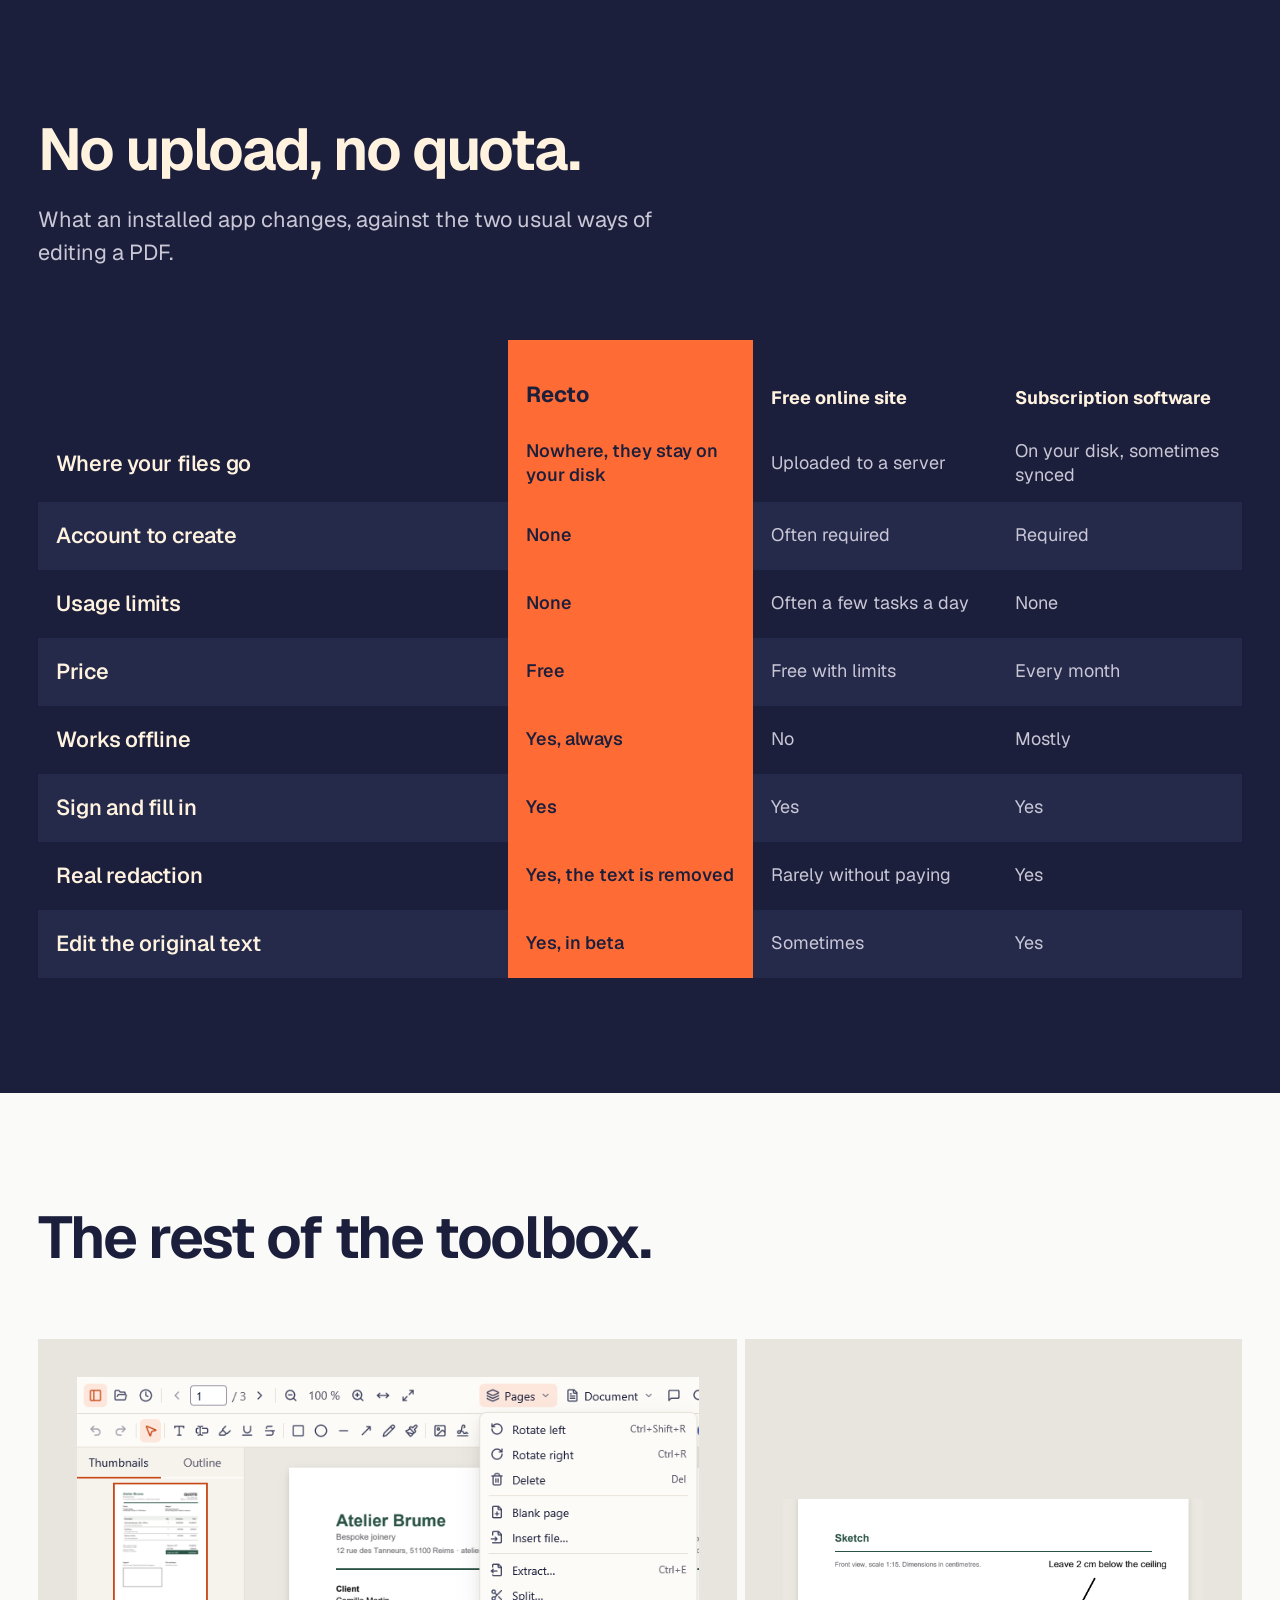
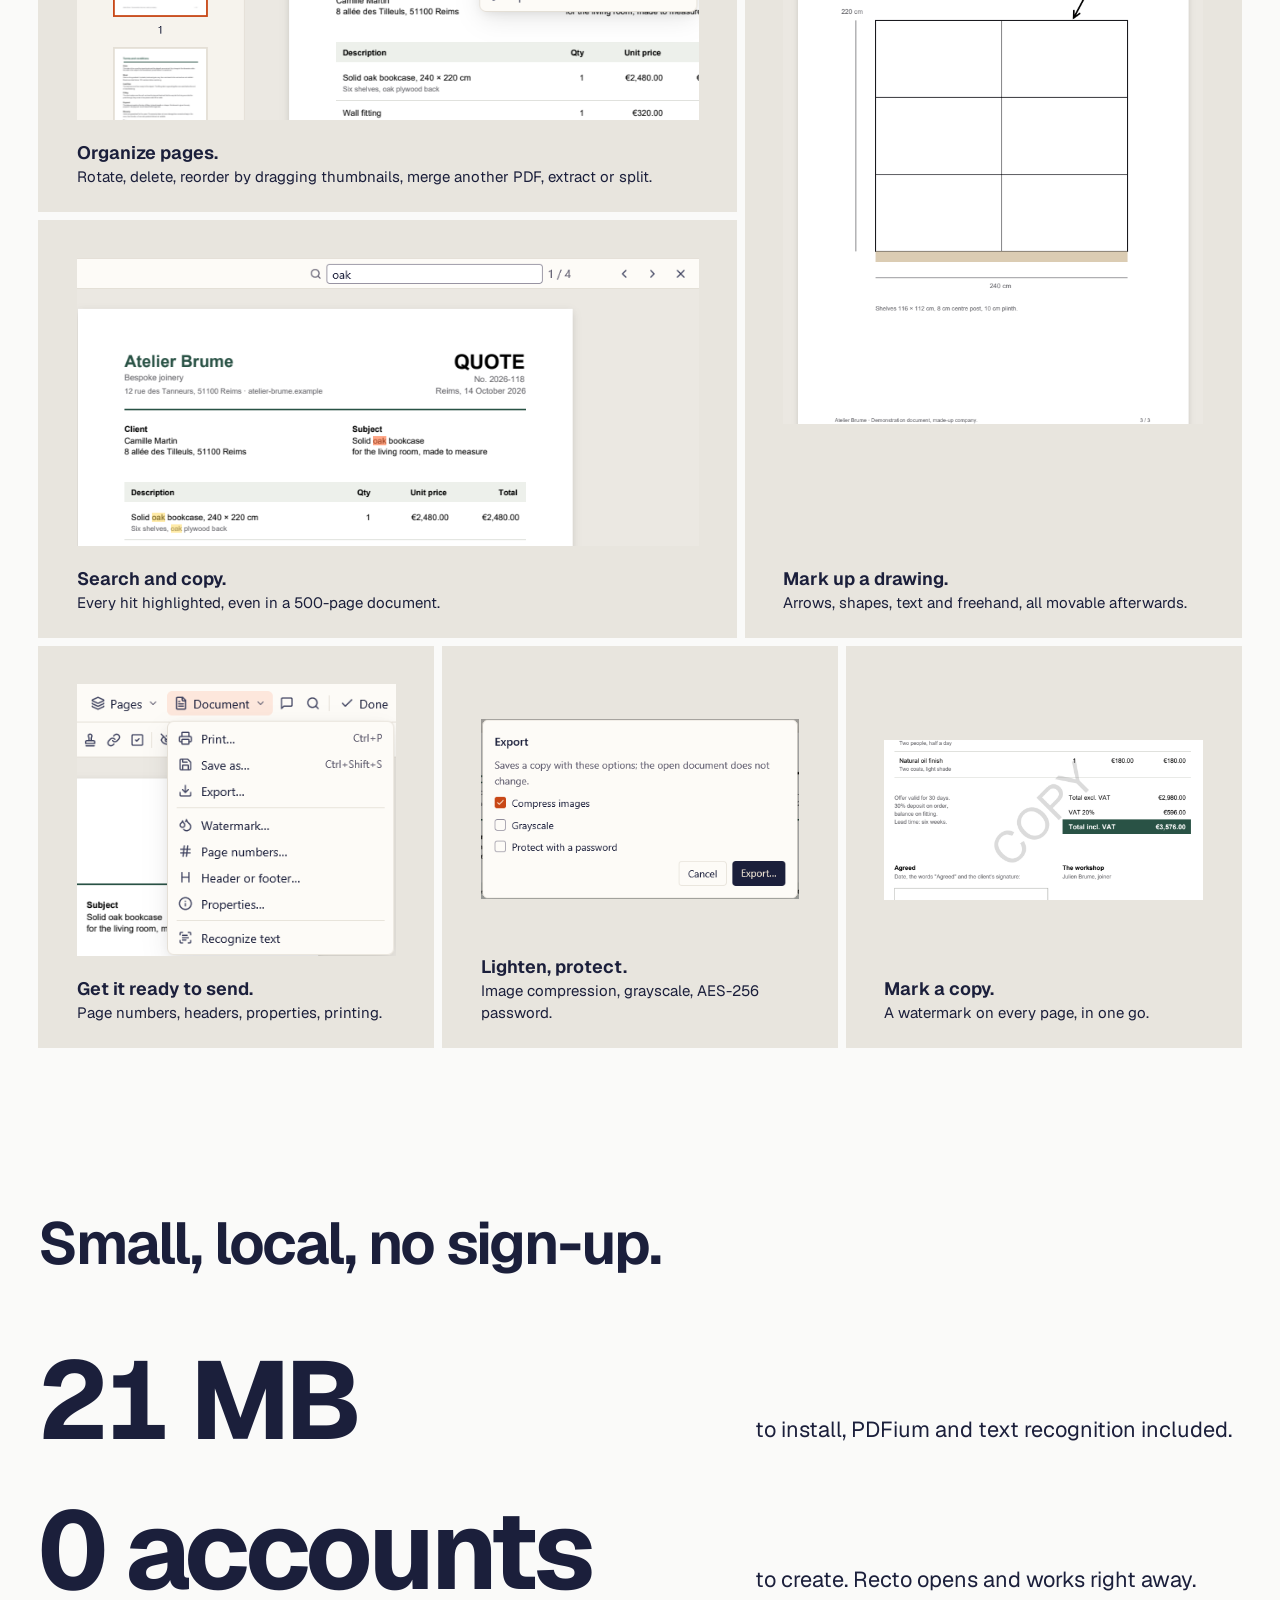
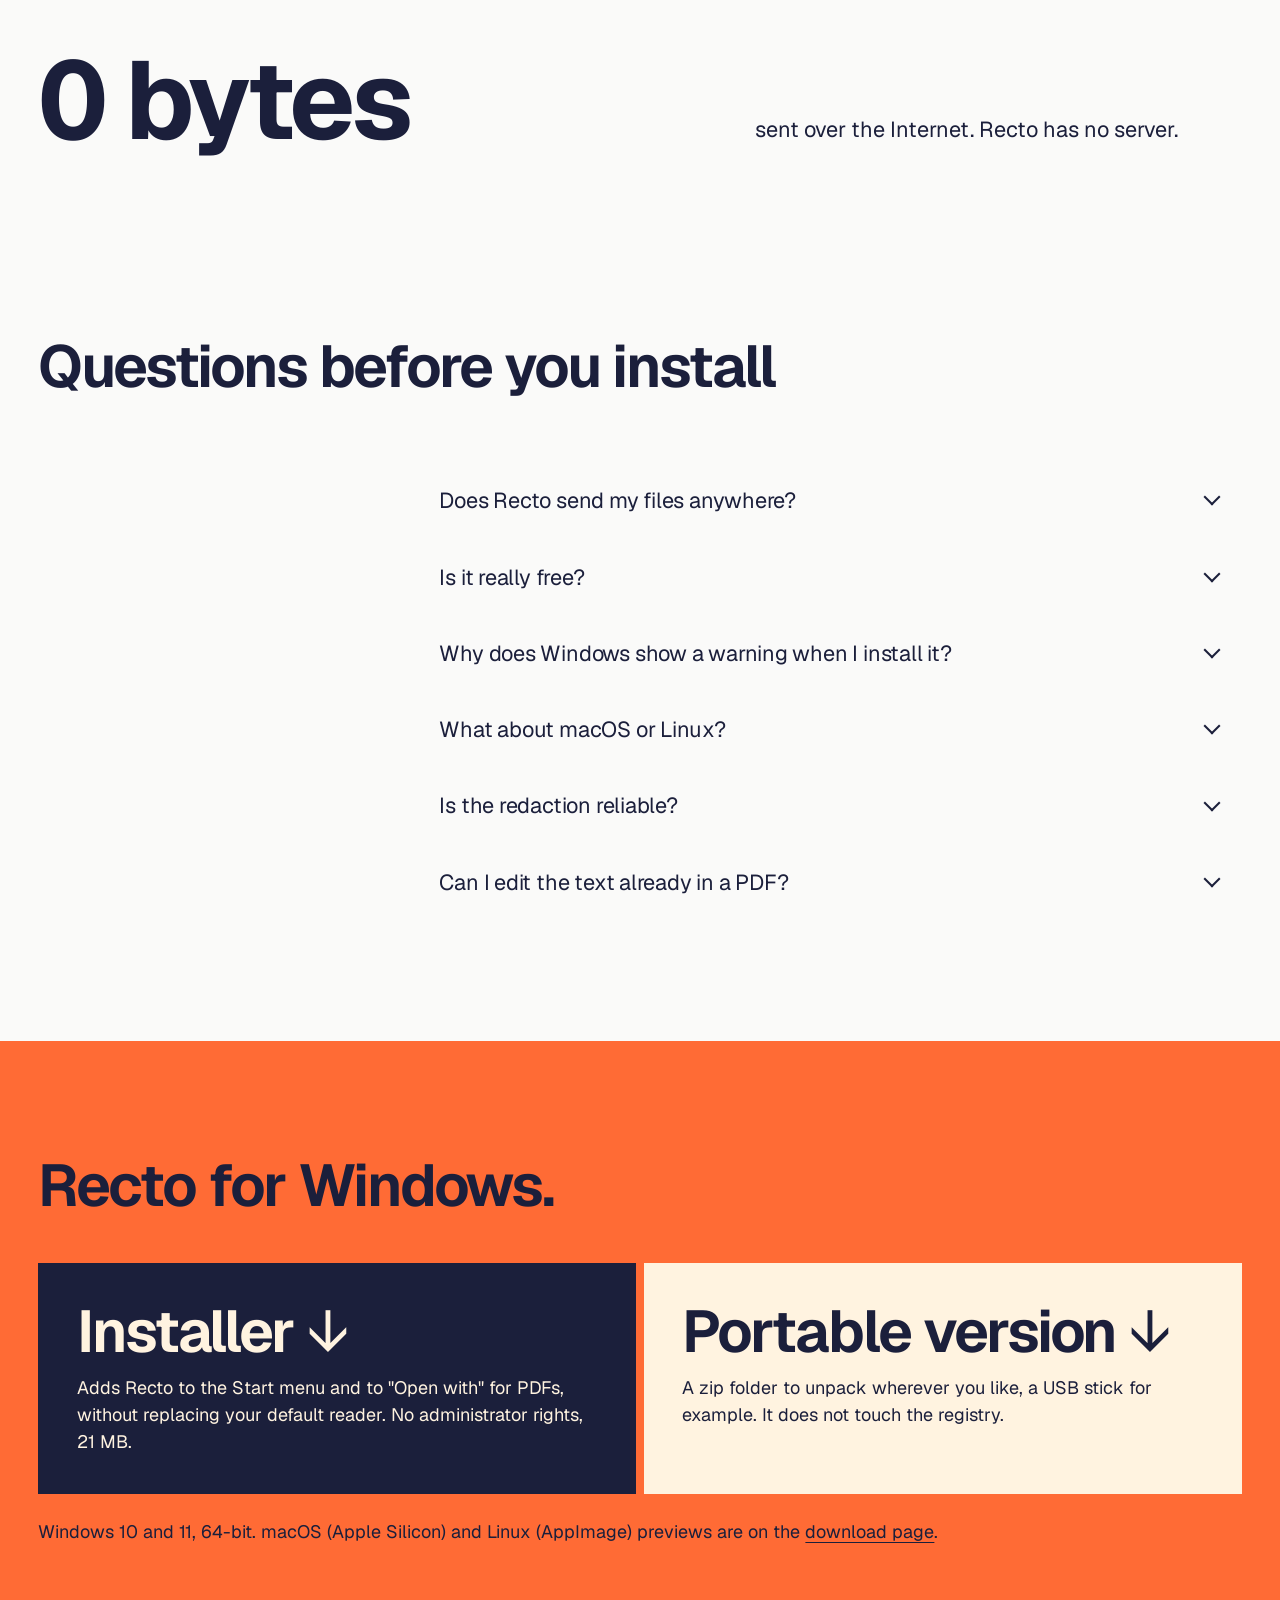
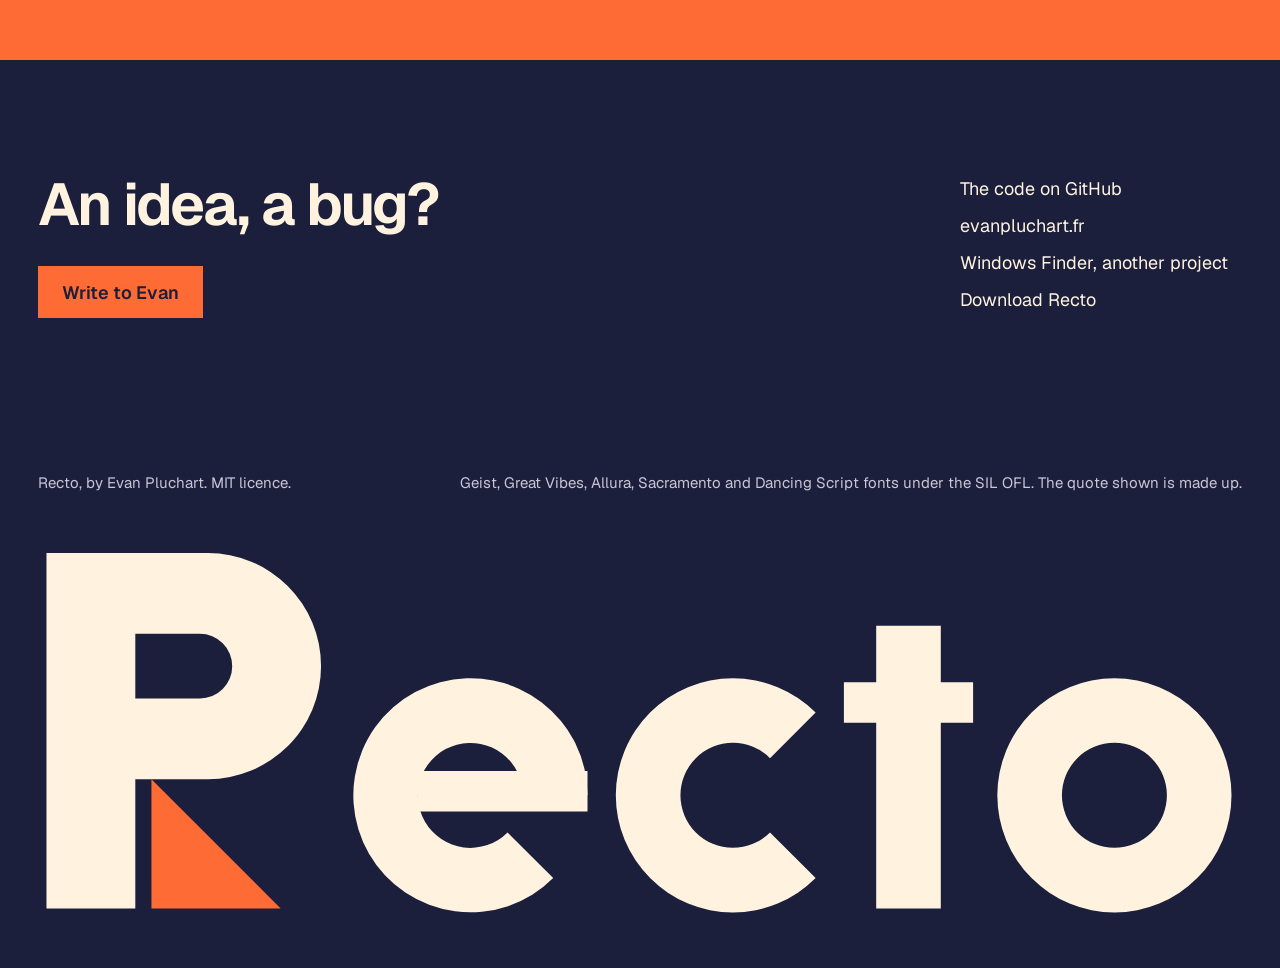
==== commit 198c758c: "feat(site): offer the macOS and Linux previews" ====
--- a/site/en/index.html
+++ b/site/en/index.html
@@ -59,8 +59,8 @@
       <div class="hero-foot">
         <p class="hero-lead rise">Recto is a free PDF reader and editor. Read, annotate, sign, fill in, reorganize and redact: it all happens on your computer, with no account and without uploading your files.</p>
         <div class="hero-action rise">
-          <a class="button" href="https://github.com/EvanPluchart/recto/releases/latest" data-mac="macOS version: coming soon" data-linux="Linux version: coming soon" data-href="#questions">Download for Windows</a>
-          <p class="note" data-mac="You are on a Mac: the macOS version is coming soon. Recto is already out for Windows 10 and 11." data-linux="You are on Linux: an AppImage is coming soon. Recto is already out for Windows 10 and 11.">Windows 10 and 11 · 21&nbsp;MB · MIT licence</p>
+          <a class="button" href="https://github.com/EvanPluchart/recto/releases/latest" data-mac="Download for macOS" data-linux="Download for Linux">Download for Windows</a>
+          <p class="note" data-mac="Apple Silicon Macs (M1 and later) · 22&nbsp;MB · preview, unsigned app: right-click, then Open" data-linux="x86_64 AppImage · 26&nbsp;MB · preview">Windows 10 and 11 · 21&nbsp;MB · MIT licence</p>
         </div>
       </div>
     </div>
@@ -265,7 +265,7 @@
       </details>
       <details>
         <summary>What about macOS or Linux?</summary>
-        <p>Recto is written for all three systems, and the packages (a macOS app and an AppImage) are ready to be built, but they have not been tested yet. They will come in a later version.</p>
+        <p>Yes, as a preview: a macOS app for Apple Silicon Macs (M1 and later) and an AppImage for x86_64 Linux, on the same download page. They build and pass the automated tests, but nobody has tried them by hand yet. The macOS app is not signed: the first time, right-click Recto, then choose Open.</p>
       </details>
       <details>
         <summary>Is the redaction reliable?</summary>
@@ -291,7 +291,7 @@
           <span class="cta-choice-text">A zip folder to unpack wherever you like, a USB stick for example. It does not touch the registry.</span>
         </a>
       </div>
-      <p class="cta-note rise">Windows 10 and 11, 64-bit. macOS and Linux will come in a later version.</p>
+      <p class="cta-note rise">Windows 10 and 11, 64-bit. macOS (Apple Silicon) and Linux (AppImage) previews are on the <a href="https://github.com/EvanPluchart/recto/releases/latest">download page</a>.</p>
     </div>
   </section>
 
